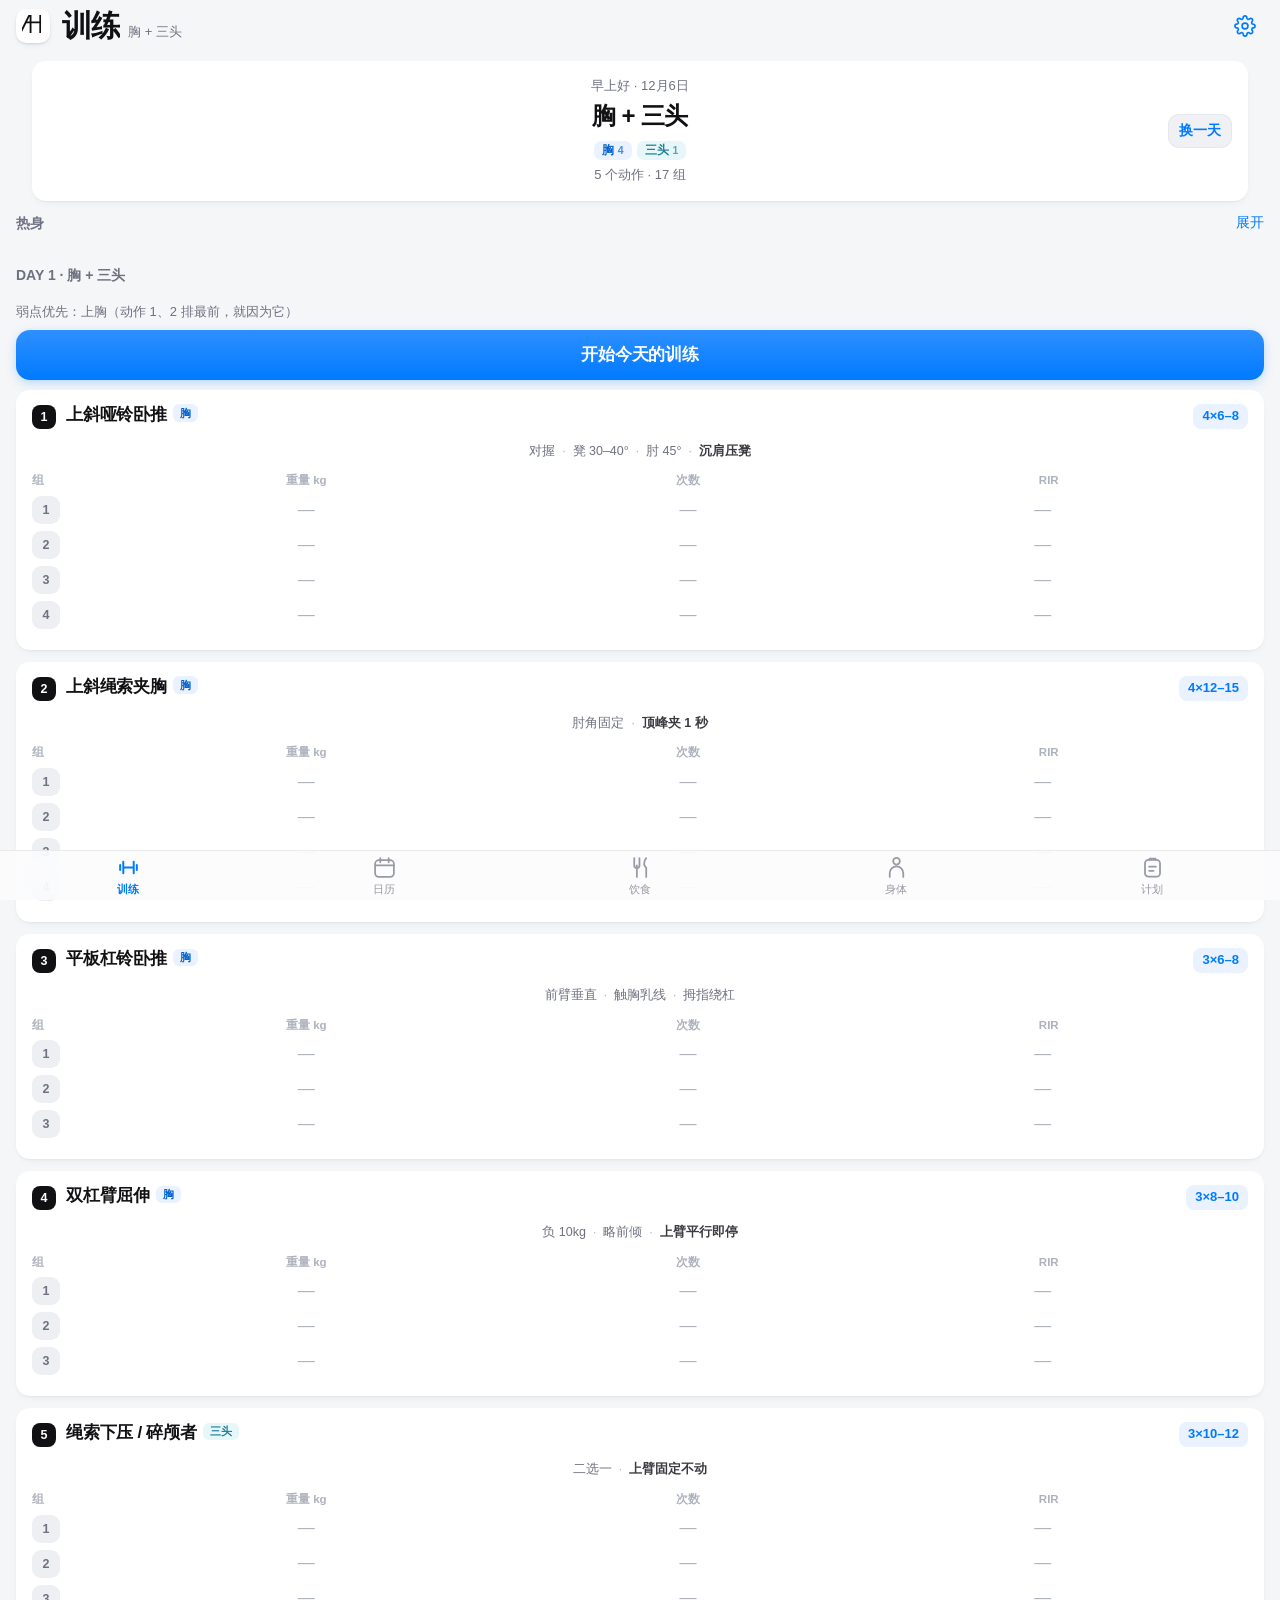
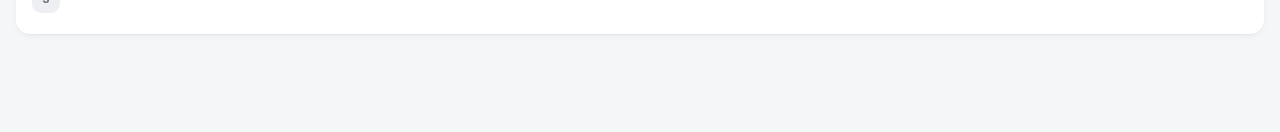
==== index.html @ 6867b547 "Add files via upload" ====
<!DOCTYPE html>
<html lang="zh-CN">
<head>
<meta charset="utf-8">
<meta name="viewport" content="width=device-width,initial-scale=1,viewport-fit=cover">
<title>健身</title>

<!-- PWA -->
<link rel="manifest" href="manifest.webmanifest">
<meta name="theme-color" content="#FFFFFF">
<meta name="apple-mobile-web-app-capable" content="yes">
<meta name="mobile-web-app-capable" content="yes">
<meta name="apple-mobile-web-app-status-bar-style" content="default">
<meta name="apple-mobile-web-app-title" content="健身">
<link rel="apple-touch-icon" sizes="180x180" href="icons/icon-180.png">
<link rel="icon" type="image/png" sizes="192x192" href="icons/icon-192.png">

<link rel="stylesheet" href="style.css">
</head>
<body>

<!-- AH 品牌标记 —— 只在这里写一次，顶栏和加载页都用 <use> 复用它。
     坐标是 App 版标识的原值（字高 360 / 笔画 34 / 轴距 180），三条互不重叠的路径。
     A 的顶点：斜线外缘一路斜到字顶 y=59（x=245.5），字顶一刀平切到竖线右缘 x=273。
     所以斜线是「到顶收平后就地变成那根竖线」，中间没有台阶、顶上也没有多余的一块。 -->
<svg width="0" height="0" style="position:absolute" aria-hidden="true" focusable="false">
  <symbol id="ahMark" viewBox="48.5 59 404.5 394">
    <path d="M245.5,59L273,59L273,453L239,453L239,148L86.5,453L48.5,453Z"/>
    <path d="M419,59h34v394h-34Z"/>
    <path d="M185.5,239H453V273H168.5Z"/>
  </symbol>
</svg>

<!-- 顶栏 -->
<header id="hdr">
  <div class="hdr-in">
    <div class="hdr-l">
      <span class="brand" aria-hidden="true"><svg viewBox="48.5 59 404.5 394"><use href="#ahMark" xlink:href="#ahMark"/></svg></span>
      <h1 id="hdrTitle">训练</h1>
      <div class="hdr-sub" id="hdrSub"></div>
    </div>
    <button class="hdr-btn" id="btnGear" aria-label="设置">
      <svg viewBox="0 0 24 24" width="22" height="22" fill="none" stroke="currentColor" stroke-width="1.8">
        <circle cx="12" cy="12" r="3.2"/>
        <path d="M19.4 15a1.65 1.65 0 0 0 .33 1.82l.06.06a2 2 0 1 1-2.83 2.83l-.06-.06a1.65 1.65 0 0 0-1.82-.33 1.65 1.65 0 0 0-1 1.51V21a2 2 0 1 1-4 0v-.09A1.65 1.65 0 0 0 9 19.4a1.65 1.65 0 0 0-1.82.33l-.06.06a2 2 0 1 1-2.83-2.83l.06-.06A1.65 1.65 0 0 0 4.6 15a1.65 1.65 0 0 0-1.51-1H3a2 2 0 1 1 0-4h.09A1.65 1.65 0 0 0 4.6 9a1.65 1.65 0 0 0-.33-1.82l-.06-.06a2 2 0 1 1 2.83-2.83l.06.06A1.65 1.65 0 0 0 9 4.6a1.65 1.65 0 0 0 1-1.51V3a2 2 0 1 1 4 0v.09a1.65 1.65 0 0 0 1 1.51 1.65 1.65 0 0 0 1.82-.33l.06-.06a2 2 0 1 1 2.83 2.83l-.06.06A1.65 1.65 0 0 0 19.4 9v.09a1.65 1.65 0 0 0 1.51 1H21a2 2 0 1 1 0 4h-.09a1.65 1.65 0 0 0-1.51 1z"/>
      </svg>
    </button>
  </div>
</header>

<!-- 主视图 -->
<main id="view">
  <div class="empty"><div class="ic"><svg class="ic-ah" viewBox="48.5 59 404.5 394" aria-hidden="true"><use href="#ahMark" xlink:href="#ahMark"/></svg></div><div class="t">正在加载…</div></div>
</main>

<!-- 休息倒计时浮条 -->
<div id="restBar" class="rest-bar" hidden>
  <div class="rest-fill" id="restFill"></div>
  <div class="rest-in">
    <span class="rest-t" id="restTime">1:30</span>
    <span class="rest-l" id="restLabel">组间休息</span>
    <button class="rest-btn" id="restPlus">+30s</button>
    <button class="rest-btn rest-x" id="restSkip">跳过</button>
  </div>
</div>

<!-- 底部标签栏 -->
<nav id="tabs"></nav>

<!-- 弹层 -->
<div id="sheetWrap" class="sheet-wrap" hidden>
  <div class="sheet-mask" id="sheetMask"></div>
  <div class="sheet" id="sheet">
    <div class="sheet-grip"></div>
    <div class="sheet-hd">
      <button class="sheet-act" id="sheetCancel">取消</button>
      <span class="sheet-title" id="sheetTitle"></span>
      <button class="sheet-act strong" id="sheetDone">完成</button>
    </div>
    <div class="sheet-body" id="sheetBody"></div>
  </div>
</div>

<!-- 轻提示 -->
<div id="toast" class="toast" hidden></div>

<!-- 图片查看 -->
<div id="lightbox" class="lightbox" hidden>
  <button class="lb-x" id="lbClose">✕</button>
  <img id="lbImg" alt="">
</div>

<script src="app.js"></script>
</body>
</html>
---- style.css ----
/* ============================================================
   健身 App —— iOS 风格设计系统
   白底 + 系统蓝，圆角卡片，毛玻璃，safe-area 适配
   ============================================================ */

:root{
  /* 颜色 —— 白卡 + 系统蓝。灰阶分成三层，白卡才「浮」得起来 */
  --bg:#F5F6F8;
  --card:#FFFFFF;
  --card2:#F4F5F8;
  --card3:#EDEFF3;
  --tx:#111114;
  --tx2:#6E7180;
  --tx3:#AEB2BE;
  --line:#E9EBF0;
  --line2:#F1F3F7;

  --blue:#007AFF;
  --blue-d:#0062CC;
  --blue-t:#EAF2FF;
  --green:#34C759;
  --green-d:#1E9E44;
  --green-t:#E9F9EE;
  --orange:#FF9500;
  --orange-t:#FFF4E6;
  --red:#FF3B30;
  --purple:#AF52DE;
  --teal:#5AC8FA;
  --fill:#7878801F;

  /* 尺寸 */
  --r:14px;
  --r-lg:18px;
  --gap:16px;
  --tabh:50px;

  --safe-t:env(safe-area-inset-top,0px);
  --safe-b:env(safe-area-inset-bottom,0px);
  --hdrh:52px;

  /* 阴影 —— 很轻，只负责把白卡从灰底上抬起来 */
  --sh-1:0 1px 2px rgba(18,24,40,.04), 0 4px 12px -6px rgba(18,24,40,.10);
  --sh-2:0 2px 6px rgba(18,24,40,.06), 0 14px 32px -12px rgba(18,24,40,.16);
  --sh-blue:0 3px 12px -2px rgba(0,122,255,.34);

  /* 部位色 —— 一个部位一个色相，训练页和计划页共用，靠颜色分辨不用读字 */
  --m-chest:#0062CC;    --m-chest-t:#EAF2FF;
  --m-back:#4340B8;     --m-back-t:#EEEDFC;
  --m-shoulder:#B26A00; --m-shoulder-t:#FFF4E6;
  --m-tri:#1D8199;      --m-tri-t:#E6F6F9;
  --m-bi:#8B3BAE;       --m-bi-t:#F7EDFC;
  --m-leg:#1E9E44;      --m-leg-t:#E9F9EE;
  --m-glute:#CC2043;    --m-glute-t:#FFEBF0;
  --m-core:#8A4B22;     --m-core-t:#F8EEE7;
}

*{box-sizing:border-box; -webkit-tap-highlight-color:transparent}
/* hidden 属性必须能压过下面的 display:flex —— 否则弹层/灯箱会一直盖在屏幕上 */
[hidden]{display:none !important}
html{-webkit-text-size-adjust:100%; background:var(--bg)}
body{
  margin:0; background:var(--bg); color:var(--tx);
  font:17px/1.45 -apple-system,BlinkMacSystemFont,"SF Pro Text","PingFang SC","Helvetica Neue","Microsoft YaHei",sans-serif;
  -webkit-font-smoothing:antialiased; -moz-osx-font-smoothing:grayscale;
  text-rendering:optimizeLegibility;
  padding-bottom:calc(var(--tabh) + var(--safe-b) + 24px);
  overscroll-behavior-y:none;
  transition:padding-bottom .2s;
}
/* 休息倒计时浮起来的时候，再让出它的高度，最后一组别被盖住 */
body.resting{padding-bottom:calc(var(--tabh) + var(--safe-b) + 78px)}
button,input,select,textarea{font-family:inherit; font-size:inherit; color:inherit}
button{border:none; background:none; padding:0; cursor:pointer}
a{color:var(--blue); text-decoration:none}
h1,h2,h3,h4,p{margin:0}

/* ---------------- 顶栏 ---------------- */
#hdr{
  position:sticky; top:0; z-index:60;
  padding-top:var(--safe-t);
  background:rgba(245,246,248,.78);
  -webkit-backdrop-filter:saturate(180%) blur(20px);
  backdrop-filter:saturate(180%) blur(20px);
  border-bottom:.5px solid transparent;
  transition:border-color .2s, background .2s;
}
#hdr.scrolled{border-bottom-color:var(--line); background:rgba(245,246,248,.92)}
.hdr-in{
  height:var(--hdrh); display:flex; align-items:center; gap:10px;
  padding:0 var(--gap);
}
.hdr-l{flex:1; min-width:0; display:flex; align-items:baseline; gap:8px}
#hdrTitle{
  font-size:17px; font-weight:650; letter-spacing:-.2px;
  transition:font-size .18s ease;
  white-space:nowrap; overflow:hidden; text-overflow:ellipsis;
}
#hdr:not(.scrolled) #hdrTitle{font-size:30px; font-weight:700; letter-spacing:-.9px}
.hdr-sub{
  font-size:13px; color:var(--tx2); white-space:nowrap;
  opacity:0; transition:opacity .18s;
}
#hdr.scrolled .hdr-sub{opacity:1}

/* AH 品牌标记 —— 顶栏左上角的小方块，就是主屏图标的缩小版：白底 + 墨黑标记。
   用内联矢量而不是图片，所以任何屏幕倍数下都不糊。
   宽高永远按标识本身的比例 404.5 : 394 给，绝不拉伸。 */
.brand{
  flex:none; align-self:center; margin-right:4px;
  width:34px; height:34px; border-radius:10px;
  display:flex; align-items:center; justify-content:center;
  background:#fff; color:var(--tx);
  box-shadow:0 1px 2px rgba(18,24,40,.10), 0 3px 8px -4px rgba(18,24,40,.16);
  transition:width .18s ease, height .18s ease, border-radius .18s ease;
}
.brand svg{
  width:21.8px; height:21.2px; fill:currentColor; display:block;
  transition:width .18s ease, height .18s ease;
}
/* 滚动后顶栏收窄，标记跟着缩一号，和标题一起变小 */
#hdr.scrolled .brand{width:26px; height:26px; border-radius:8px}
#hdr.scrolled .brand svg{width:16.7px; height:16.2px}

/* 加载页：沿用 App 现有的软底方块，只把里面的 emoji 换成品牌标记 */
.ic-ah{width:41px; height:40px; fill:currentColor; color:var(--tx); display:block}

.hdr-btn{
  width:38px; height:38px; border-radius:50%; flex:none;
  display:flex; align-items:center; justify-content:center;
  color:var(--blue); background:transparent;
  transition:background .15s, transform .12s;
}
.hdr-btn:active{background:var(--blue-t); transform:scale(.94)}

/* ---------------- 主视图 ---------------- */
#view{padding:8px 0 0}
.pad{padding:0 var(--gap)}
.sec{margin-bottom:24px}
.sec-t{
  font-size:14px; font-weight:600; color:var(--tx2);
  padding:0 var(--gap) 8px;
}
.sec-t .r{float:right; color:var(--blue); font-weight:500; font-size:13.5px}

/* ---------------- 卡片 / 列表 ---------------- */
.card{
  background:var(--card); border-radius:var(--r);
  margin:0 var(--gap); overflow:hidden;
  box-shadow:var(--sh-1);
}
.card + .card{margin-top:12px}
.card-pad{padding:15px var(--gap)}

.row{
  display:flex; align-items:center; gap:12px;
  padding:11px var(--gap); min-height:44px;
  position:relative;
}
.row + .row::before{
  content:""; position:absolute; left:var(--gap); right:0; top:0;
  height:.5px; background:var(--line);
}
.row:active{background:var(--line2)}
.row .rl{flex:1; min-width:0}
.row .rt{font-size:17px}
.row .rs{font-size:13px; color:var(--tx2); margin-top:1px}
.row .rv{color:var(--tx2); font-size:17px; flex:none}
.row .chev{color:var(--tx3); flex:none; margin-left:-4px}

/* ---------------- 标签栏 ---------------- */
#tabs{
  position:fixed; left:0; right:0; bottom:0; z-index:70;
  height:calc(var(--tabh) + var(--safe-b));
  padding-bottom:var(--safe-b);
  display:flex;
  background:rgba(252,252,253,.84);
  -webkit-backdrop-filter:saturate(180%) blur(22px);
  backdrop-filter:saturate(180%) blur(22px);
  border-top:.5px solid rgba(0,0,0,.07);
}
#tabs button{
  flex:1; display:flex; flex-direction:column; align-items:center; justify-content:center;
  gap:3px; color:#989AA4; font-size:10.5px; font-weight:500;
  transition:color .15s, transform .12s;
}
#tabs button svg{width:25px; height:25px; display:block; stroke-width:1.7}
#tabs button.on{color:var(--blue); font-weight:600}
#tabs button.on svg{stroke:var(--blue); stroke-width:1.9}
#tabs button:active{transform:scale(.92)}

/* ---------------- 动作卡（训练页） ---------------- */
.ex{
  background:var(--card); border-radius:var(--r);
  margin:0 var(--gap) 12px; overflow:hidden;
  box-shadow:var(--sh-1);
}
.ex.done{background:#FBFEFC}
.ex-hd{
  display:flex; align-items:flex-start; gap:10px;
  padding:14px var(--gap) 10px;
}
/* 动作序号是这张卡片的「小标题」，级别高于下面的组号。
   以前它和 .sn（组号）配色一模一样、只差 4px 大小，根本分不出主次。
   现在改成实底深色，和浅灰方块的组号一眼就能区分。 */
.ex-i{
  flex:none; width:24px; height:24px; border-radius:8px;
  background:var(--tx); color:#fff;
  font-size:12.5px; font-weight:700;
  display:flex; align-items:center; justify-content:center;
  margin-top:1px;
}
.ex.done .ex-i{background:var(--green); color:#fff; box-shadow:0 2px 6px -1px rgba(52,199,89,.5)}
.ex-nm{flex:1; min-width:0; font-size:17px; font-weight:650; letter-spacing:-.25px; line-height:1.3}
.ex-nm .pr{
  display:inline-block; vertical-align:2px; margin-left:6px;
  font-size:10px; font-weight:700; letter-spacing:.3px;
  color:#fff; background:var(--orange); padding:1.5px 6px; border-radius:5px;
  box-shadow:0 1px 4px -1px rgba(255,149,0,.6);
}
.ex-set{
  flex:none; font-size:13px; font-weight:600; color:var(--blue);
  background:var(--blue-t); padding:3px 9px; border-radius:8px;
  white-space:nowrap; font-variant-numeric:tabular-nums;
}
/* 动作要点：按「·」拆开，居中排一行。
   之前每点是带底色的方块，视觉太重把动作名都压住了，
   现在去掉底和描边只留文字，靠中间的「·」分隔，不会连成一片。 */
.cue-chips{
  display:flex; flex-wrap:wrap; justify-content:center; align-items:baseline;
  padding:4px var(--gap) 0;
}
.cue-chip{font-size:12.5px; line-height:1.4; color:var(--tx2)}
.cue-chip b{color:#3A3A40; font-weight:650}
.cue-dot{color:var(--tx3); font-size:12px; padding:0 7px}

/* 左缩进 = gap(16) + 编号(24) + 间距(10) = 50，和动作名对齐 */
.ex-last{
  font-size:12px; color:var(--tx2); padding:9px var(--gap) 0 50px;
  display:flex; align-items:center; justify-content:space-between; gap:8px;
}
/* flex:1 是必须的 —— 不写的话文字会按内容宽度顶出去，把右边按钮挤到第二行 */
.ex-last .el-main{flex:1 1 auto; min-width:0; overflow:hidden; text-overflow:ellipsis; white-space:nowrap}
.ex-last b{color:#3A3A40; font-weight:600}

/* 组输入表 */
.sets{width:100%; border-collapse:separate; border-spacing:0; margin-top:12px}
.sets th{
  font-size:11.5px; font-weight:600; color:var(--tx3);
  padding:0 0 7px; text-align:center;
}
.sets th:first-child{text-align:left; padding-left:var(--gap); width:54px}
.sets td{padding:0 4px 7px; text-align:center; vertical-align:middle}
.sets td:first-child{padding-left:var(--gap); text-align:left}
.sets td:last-child{padding-right:var(--gap)}
.sn{
  width:28px; height:28px; border-radius:9px; background:var(--card3);
  color:var(--tx2); font-size:12.5px; font-weight:700;
  display:inline-flex; align-items:center; justify-content:center;
  transition:background .15s, color .15s, transform .12s;
}
.sn:active{transform:scale(.9)}
.sn.warm{background:var(--orange-t); color:#B26A00}
.sn.on{background:var(--green); color:#fff; box-shadow:0 2px 7px -1px rgba(52,199,89,.55)}
/* 输入格：浅灰「凹槽」+ 内描边。底色要够深才看得出是个输入框 */
.cell{
  width:100%; height:40px; border-radius:10px; text-align:center;
  background:#EFF1F5; border:none;
  box-shadow:inset 0 0 0 1px rgba(17,17,20,.045);
  font-size:16.5px; font-weight:600; padding:0 2px;
  font-variant-numeric:tabular-nums;
  -webkit-appearance:none; appearance:none;
  transition:background .15s, box-shadow .15s;
}
.cell:focus{
  outline:none; background:#fff;
  box-shadow:inset 0 0 0 1.5px var(--blue), 0 0 0 3.5px rgba(0,122,255,.13);
}
.cell::placeholder{color:var(--tx3); font-weight:400; font-size:13px}
.cell.on{
  background:var(--green-t); color:var(--green-d);
  box-shadow:inset 0 0 0 1px rgba(52,199,89,.32);
}
.cell.rir{font-size:14.5px}

/* 快捷按钮：4 个等宽铺满一行，绝不断行。
   （「全部照上次」挪到上面的「上次」那行了，不占这里的位置。） */
.quick{
  display:grid; grid-template-columns:repeat(4,1fr); gap:7px;
  padding:4px var(--gap) 14px;
}
.qb{
  flex:none; height:34px; padding:0 11px; border-radius:11px;
  background:#EFF1F5; color:var(--blue);
  font-size:13.5px; font-weight:600; white-space:nowrap;
  box-shadow:inset 0 0 0 1px rgba(17,17,20,.045);
  transition:background .15s, transform .12s;
}
.quick .qb{
  width:auto; min-width:0; padding:0 4px; font-size:12.5px;
  overflow:hidden; text-overflow:ellipsis;
}
.qb:active{background:var(--card3); transform:scale(.96)}
.qb.gray{color:var(--tx2)}
/* 小号：弹层里的 ↑ ↓ ✕ 和「全部照上次」 */
.qb.mini{height:30px; padding:0 9px; font-size:12.5px; border-radius:9px}
.qb.mini:disabled{opacity:.32}
.qb.mini.danger{background:#FFEBEE; color:var(--red); box-shadow:inset 0 0 0 1px rgba(255,59,48,.2)}
/* 快捷记录按钮：等宽铺满一行，不要 3+1 那样掉一个下来 */
.qb-grid{display:grid; gap:8px}
.qb-grid.g4{grid-template-columns:repeat(4,1fr)}
.qb-grid.g3{grid-template-columns:repeat(3,1fr)}
.qb-grid .qb{width:auto; padding:0 4px; white-space:nowrap}

/* ---------------- 日历 ---------------- */
.cal-hd{
  display:flex; align-items:center; justify-content:space-between;
  padding:4px var(--gap) 12px;
}
.cal-m{font-size:20px; font-weight:700; letter-spacing:-.4px}
.cal-nav{display:flex; gap:4px}
.cal-nav button{
  width:34px; height:34px; border-radius:50%; color:var(--blue);
  font-size:17px; display:flex; align-items:center; justify-content:center;
}
.cal-nav button:active{background:var(--fill)}
.cal-nav button:disabled{color:var(--tx3)}
.cal{background:var(--card); border-radius:var(--r); margin:0 var(--gap); padding:12px 6px 8px; box-shadow:var(--sh-1)}
.cal-wk, .cal-grid{display:grid; grid-template-columns:repeat(7,1fr)}
.cal-wk div{
  text-align:center; font-size:11px; font-weight:600; color:var(--tx3);
  padding-bottom:8px;
}
.cal-d{
  aspect-ratio:1; display:flex; flex-direction:column;
  align-items:center; justify-content:center; gap:3px;
  font-size:15px; position:relative; z-index:0; border-radius:50%;
  transition:transform .12s;
}
.cal-d.pad{color:var(--tx3)}
.cal-d.today{color:var(--blue); font-weight:700}
.cal-d.sel{color:#fff; font-weight:700}
/* z-index:0 让 .cal-d 自成层叠上下文，蓝底才能垫在数字下面而不是盖住它 */
.cal-d.sel::before{
  content:""; position:absolute; inset:2px; border-radius:50%;
  background:var(--blue); box-shadow:var(--sh-blue);
  z-index:-1;
}
.cal-d .dot{
  width:5px; height:5px; border-radius:50%; background:var(--green);
  position:absolute; bottom:5px;
}
.cal-d.workout{font-weight:600}
.cal-d .dtag{
  position:absolute; bottom:3px; font-size:8px; font-weight:700;
  color:var(--green); letter-spacing:-.2px;
}
.cal-d.sel .dtag{color:rgba(255,255,255,.92)}

/* 热力图 */
.heat{padding:4px var(--gap) 8px}
.heat-row{display:flex; align-items:center; gap:8px; margin-bottom:9px}
.heat-lb{width:76px; flex:none; font-size:13px; color:#3A3A40; text-align:right; line-height:1.2}
.heat-bars{flex:1; display:flex; gap:3px; align-items:center; min-height:22px; flex-wrap:wrap}
.heat-b{
  width:11px; height:22px; border-radius:3.5px; background:var(--card3);
}
.heat-b.h1{background:#BBD9FF}
.heat-b.h2{background:#7FB6FF}
.heat-b.h3{background:var(--blue)}
.heat-n{font-size:12px; color:var(--tx2); flex:none; width:52px}
.heat-n b{color:var(--blue); font-weight:600}

/* ---------------- 图表 ---------------- */
.chart{margin:0 var(--gap); background:var(--card); border-radius:var(--r); padding:15px 8px 8px; box-shadow:var(--sh-1)}
.chart svg{display:block; width:100%; height:auto; overflow:visible}
.chart-t{font-size:15px; font-weight:600; padding:0 8px 10px}
.chart-t .v{color:var(--blue); font-weight:700; font-variant-numeric:tabular-nums}
.lg{display:flex; gap:14px; padding:2px 8px 8px; font-size:12px; color:var(--tx2)}
.lg i{display:inline-block; width:14px; height:3px; border-radius:2px; margin-right:5px; vertical-align:3px}

.stats{display:flex; margin:0 var(--gap); gap:10px}
.stat{
  flex:1; background:var(--card); border-radius:var(--r); padding:13px 10px 12px;
  text-align:center; box-shadow:var(--sh-1);
}
/* 数字用近黑，强调色留给真正需要突出的时候 */
.stat .v{font-size:23px; font-weight:700; letter-spacing:-.7px; color:var(--tx); font-variant-numeric:tabular-nums}
.stat .v small{font-size:12px; font-weight:600; color:var(--tx2); margin-left:2px; letter-spacing:0}
.stat .l{font-size:11.5px; color:var(--tx2); margin-top:3px}

/* ---------------- 饮食 ---------------- */
.ring-wrap{display:flex; align-items:center; justify-content:center; gap:26px; padding:18px 0 6px}
.ring{position:relative; width:104px; height:104px}
.ring svg{transform:rotate(-90deg)}
.ring .rv{
  position:absolute; inset:0; display:flex; flex-direction:column;
  align-items:center; justify-content:center;
}
.ring .rv b{font-size:23px; font-weight:700; letter-spacing:-.6px}
.ring .rv s{text-decoration:none; font-size:11px; color:var(--tx2); margin-top:1px}

/* ---------------- 照片 ---------------- */
.ph-grid{display:grid; grid-template-columns:repeat(3,1fr); gap:8px; padding:0 var(--gap)}
.ph{
  position:relative; aspect-ratio:3/4; border-radius:10px; overflow:hidden;
  background:var(--card2); display:flex; align-items:center; justify-content:center;
}
.ph img{width:100%; height:100%; object-fit:cover; display:block}
.ph .lb{
  position:absolute; left:5px; bottom:5px; font-size:10px; font-weight:600;
  color:#fff; background:rgba(0,0,0,.45); padding:1px 5px; border-radius:4px;
  -webkit-backdrop-filter:blur(4px); backdrop-filter:blur(4px);
}
.ph .del{
  position:absolute; right:4px; top:4px; width:24px; height:24px; border-radius:50%;
  background:rgba(0,0,0,.45); color:#fff; font-size:13px; line-height:1;
  display:flex; align-items:center; justify-content:center;
  -webkit-backdrop-filter:blur(4px); backdrop-filter:blur(4px);
}
.ph.add{
  border:none; background:var(--blue-t); color:var(--blue);
  font-size:28px; font-weight:400;
  box-shadow:inset 0 0 0 1.5px rgba(0,122,255,.22);
}
.ph-month{display:flex; align-items:baseline; gap:8px; padding:16px var(--gap) 8px}
.ph-month b{font-size:15px; font-weight:700}
.ph-month s{text-decoration:none; font-size:12px; color:var(--tx2)}

.cmp{display:flex; gap:8px; padding:0 var(--gap)}
.cmp > div{flex:1; text-align:center}
.cmp img{width:100%; border-radius:10px; display:block; background:var(--card2)}
.cmp .cb{font-size:12px; color:var(--tx2); margin-top:6px}

/* ---------------- 分段控件 ---------------- */
.seg{
  display:flex; background:var(--card3); border-radius:11px; padding:3px;
  margin:0 var(--gap) 16px;
}
.seg button{
  flex:1; height:34px; border-radius:9px; font-size:13.5px; font-weight:600;
  color:var(--tx2); transition:background .18s, color .18s, box-shadow .18s;
}
.seg button.on{background:#fff; color:var(--tx); box-shadow:var(--sh-1)}

/* ---------------- 底部弹层 ---------------- */
.sheet-wrap{position:fixed; inset:0; z-index:200}
.sheet-mask{
  position:absolute; inset:0; background:rgba(0,0,0,.4);
  opacity:0; transition:opacity .25s;
}
.sheet-wrap.on .sheet-mask{opacity:1}
.sheet{
  position:absolute; left:0; right:0; bottom:0;
  max-height:92vh; background:var(--bg);
  border-radius:22px 22px 0 0;
  display:flex; flex-direction:column;
  transform:translateY(101%);
  transition:transform .34s cubic-bezier(.32,.72,0,1);
  padding-bottom:var(--safe-b);
  box-shadow:0 -8px 40px rgba(18,24,40,.18);
}
.sheet-wrap.on .sheet{transform:translateY(0)}
.sheet-grip{
  width:38px; height:5px; border-radius:3px;
  background:rgba(17,17,20,.16);
  margin:9px auto 0; flex:none;
}
.sheet-hd{
  display:flex; align-items:center; gap:8px; padding:8px var(--gap) 10px; flex:none;
}
.sheet-title{flex:1; text-align:center; font-size:17px; font-weight:600}
.sheet-act{font-size:17px; color:var(--blue); padding:6px 2px}
.sheet-act.strong{font-weight:700}
.sheet-body{overflow-y:auto; -webkit-overflow-scrolling:touch; padding-bottom:20px}

/* ---------------- 表单 ---------------- */
.fld{display:flex; align-items:center; gap:12px; padding:11px var(--gap); min-height:44px; position:relative}
.fld + .fld::before{content:""; position:absolute; left:var(--gap); right:0; top:0; height:.5px; background:var(--line)}
.fld label{flex:1; font-size:17px}
.fld input, .fld select{
  flex:none; width:130px; text-align:right; border:none; background:transparent;
  font-size:17px; color:var(--tx2); -webkit-appearance:none; appearance:none;
}
.fld input:focus, .fld select:focus{outline:none; color:var(--blue)}
.fld input.num{width:74px; text-align:right; font-variant-numeric:tabular-nums}

/* ---------------- 按钮 ---------------- */
.btn{
  display:block; width:100%; height:50px; border-radius:var(--r);
  background:linear-gradient(180deg,#2E90FF,#007AFF); color:#fff;
  font-size:17px; font-weight:600; letter-spacing:-.2px;
  text-align:center; line-height:50px;
  box-shadow:var(--sh-blue);
  transition:transform .12s, box-shadow .15s, filter .15s;
}
.btn:active{transform:scale(.985); filter:brightness(.95); box-shadow:0 1px 5px -1px rgba(0,122,255,.4)}
.btn.sec{background:var(--card); color:var(--blue); box-shadow:var(--sh-1)}
.btn.gray{background:var(--card); color:var(--tx); box-shadow:var(--sh-1)}
.btn.danger{background:var(--card); color:var(--red); box-shadow:var(--sh-1)}
.btn.sm{height:42px; line-height:42px; font-size:15px; border-radius:12px}

/* iOS 开关 */
.sw{
  flex:none; width:51px; height:31px; border-radius:16px; background:var(--card3);
  position:relative; transition:background .22s;
}
.sw::after{
  content:""; position:absolute; top:2px; left:2px; width:27px; height:27px;
  border-radius:50%; background:#fff; box-shadow:0 2px 5px rgba(0,0,0,.2);
  transition:transform .2s;
}
.sw.on{background:var(--green)}
.sw.on::after{transform:translateX(20px)}

/* ---------------- 空状态 ---------------- */
.empty{text-align:center; padding:46px 32px; color:var(--tx2)}
/* 图标给个圆角「软底」，比一个大号淡 emoji 有质感 */
.empty .ic{
  width:68px; height:68px; border-radius:22px; margin:0 auto 14px;
  display:flex; align-items:center; justify-content:center;
  font-size:31px; line-height:1;
  background:linear-gradient(180deg,#F1F2F6,#E7E9EF);
  box-shadow:inset 0 0 0 1px rgba(17,17,20,.045);
}
.empty .t{font-size:16px; font-weight:650; color:var(--tx); margin-bottom:6px; letter-spacing:-.2px}
.empty .d{font-size:13.5px; line-height:1.6}

/* ---------------- 休息倒计时条 ---------------- */
.rest-bar{
  position:fixed; left:var(--gap); right:var(--gap); z-index:90;
  bottom:calc(var(--tabh) + var(--safe-b) + 12px);
  border-radius:14px; overflow:hidden;
  background:rgba(28,28,30,.94);
  -webkit-backdrop-filter:blur(20px); backdrop-filter:blur(20px);
  box-shadow:0 8px 30px rgba(0,0,0,.28);
}
.rest-fill{
  position:absolute; left:0; top:0; bottom:0; width:0;
  background:rgba(0,122,255,.45);
}
.rest-in{position:relative; display:flex; align-items:center; gap:9px; padding:11px 14px}
.rest-t{
  font-size:21px; font-weight:700; color:#fff; font-variant-numeric:tabular-nums;
  letter-spacing:-.5px; min-width:58px;
}
.rest-l{flex:1; font-size:13px; color:rgba(255,255,255,.6); white-space:nowrap; overflow:hidden; text-overflow:ellipsis}
.rest-btn{
  flex:none; height:30px; padding:0 12px; border-radius:15px;
  background:rgba(255,255,255,.16); color:#fff; font-size:13px; font-weight:600;
}
.rest-btn:active{background:rgba(255,255,255,.3)}
.rest-x{color:#FF8A80}

/* ---------------- 轻提示 ---------------- */
.toast{
  position:fixed; left:50%; transform:translateX(-50%);
  bottom:calc(var(--tabh) + var(--safe-b) + 78px);
  z-index:300; max-width:88vw;
  background:rgba(28,28,30,.94); color:#fff;
  -webkit-backdrop-filter:blur(20px); backdrop-filter:blur(20px);
  padding:11px 18px; border-radius:22px;
  font-size:14.5px; font-weight:500; text-align:center;
  box-shadow:0 6px 24px rgba(0,0,0,.25);
  animation:tin .22s ease;
}
@keyframes tin{from{opacity:0; transform:translate(-50%,8px)}to{opacity:1; transform:translate(-50%,0)}}
.toast.pr{background:linear-gradient(135deg,#FF9500,#FF6B00)}

/* ---------------- 图片查看 ---------------- */
.lightbox{
  position:fixed; inset:0; z-index:400; background:#000;
  display:flex; align-items:center; justify-content:center;
}
.lightbox img{max-width:100%; max-height:100%; object-fit:contain}
.lb-x{
  position:absolute; top:calc(var(--safe-t) + 12px); right:16px;
  width:38px; height:38px; border-radius:50%; color:#fff; font-size:19px;
  background:rgba(255,255,255,.16);
  display:flex; align-items:center; justify-content:center;
}

/* ---------------- 说明块 ---------------- */
.note{
  font-size:13px; color:var(--tx2); line-height:1.55;
  padding:8px var(--gap) 0;
}
.foot{font-size:12.5px; color:var(--tx3); text-align:center; padding:26px var(--gap) 8px; line-height:1.6}
.badge{
  display:inline-block; font-size:11px; font-weight:700; letter-spacing:.3px;
  padding:1.5px 7px; border-radius:6px; background:var(--blue-t); color:var(--blue);
}
.badge.g{background:var(--green-t); color:var(--green-d)}
.badge.o{background:var(--orange-t); color:#B26A00}

/* ---------------- 部位配色 ----------------
   一个部位一个色相，训练页 / 计划页 / 编辑弹层共用同一套。
   目的是「扫一眼就知道练哪儿」，不用去读灰字。 */
.badge.chest{background:var(--m-chest-t); color:var(--m-chest)}
.badge.back{background:var(--m-back-t); color:var(--m-back)}
.badge.shoulder{background:var(--m-shoulder-t); color:var(--m-shoulder)}
.badge.tri{background:var(--m-tri-t); color:var(--m-tri)}
.badge.bi{background:var(--m-bi-t); color:var(--m-bi)}
.badge.leg{background:var(--m-leg-t); color:var(--m-leg)}
.badge.glute{background:var(--m-glute-t); color:var(--m-glute)}
.badge.core{background:var(--m-core-t); color:var(--m-core)}

.mg-chips{display:flex; flex-wrap:wrap; gap:5px}
.mg-chip{
  display:inline-flex; align-items:center; gap:4px;
  font-size:11.5px; font-weight:700; line-height:1;
  padding:4px 8px; border-radius:7px;
  background:var(--card3); color:var(--tx2);
}
.mg-chip s{text-decoration:none; font-size:10.5px; font-weight:600; opacity:.7}
.mg-chip.sm{font-size:10.5px; padding:3px 6px; border-radius:6px; gap:0}
.mg-chip.chest{background:var(--m-chest-t); color:var(--m-chest)}
.mg-chip.back{background:var(--m-back-t); color:var(--m-back)}
.mg-chip.shoulder{background:var(--m-shoulder-t); color:var(--m-shoulder)}
.mg-chip.tri{background:var(--m-tri-t); color:var(--m-tri)}
.mg-chip.bi{background:var(--m-bi-t); color:var(--m-bi)}
.mg-chip.leg{background:var(--m-leg-t); color:var(--m-leg)}
.mg-chip.glute{background:var(--m-glute-t); color:var(--m-glute)}
.mg-chip.core{background:var(--m-core-t); color:var(--m-core)}

/* 计划页：同一部位的动作聚在一起，中间插一条部位小标题 */
.mg-sep{
  display:flex; align-items:center; gap:9px;
  font-size:11.5px; font-weight:700;
  padding:11px var(--gap) 4px; color:var(--tx2);
}
.mg-sep::after{content:""; flex:1; height:.5px; background:var(--line)}
.mg-sep.chest{color:var(--m-chest)}     .mg-sep.back{color:var(--m-back)}
.mg-sep.shoulder{color:var(--m-shoulder)}.mg-sep.tri{color:var(--m-tri)}
.mg-sep.bi{color:var(--m-bi)}           .mg-sep.leg{color:var(--m-leg)}
.mg-sep.glute{color:var(--m-glute)}     .mg-sep.core{color:var(--m-core)}

/* 列表行右侧的小字（比如「7 个动作 · 22 组」） */
.row .rh{flex:none; color:var(--tx2); font-size:12.5px; font-variant-numeric:tabular-nums}
/* 编辑弹层里那一行：左边文字 + 右边三个小按钮，间距收紧 */
.row.ed-row{gap:6px}

/* ---------------- 饮食：训练日 / 休息日 ---------------- */
.mode-chip{
  flex:none; display:inline-flex; align-items:center; justify-content:center;
  width:22px; height:22px; border-radius:7px; font-size:11px; font-weight:700;
}
.mode-chip.train{background:var(--blue-t); color:var(--blue)}
.mode-chip.rest{background:var(--card3); color:var(--tx2)}
.diet-eq{
  text-align:center; font-size:12.5px; color:var(--tx2);
  margin-top:14px; padding-top:12px; border-top:.5px solid var(--line);
}
.diet-eq b{color:var(--tx); font-weight:650; font-variant-numeric:tabular-nums}
.row .rv.meal-num{
  font-size:14px; display:flex; align-items:baseline; gap:4px;
  font-variant-numeric:tabular-nums;
}
.row .rv.meal-num .rv-t{font-size:11.5px; color:var(--tx3); text-decoration:none}
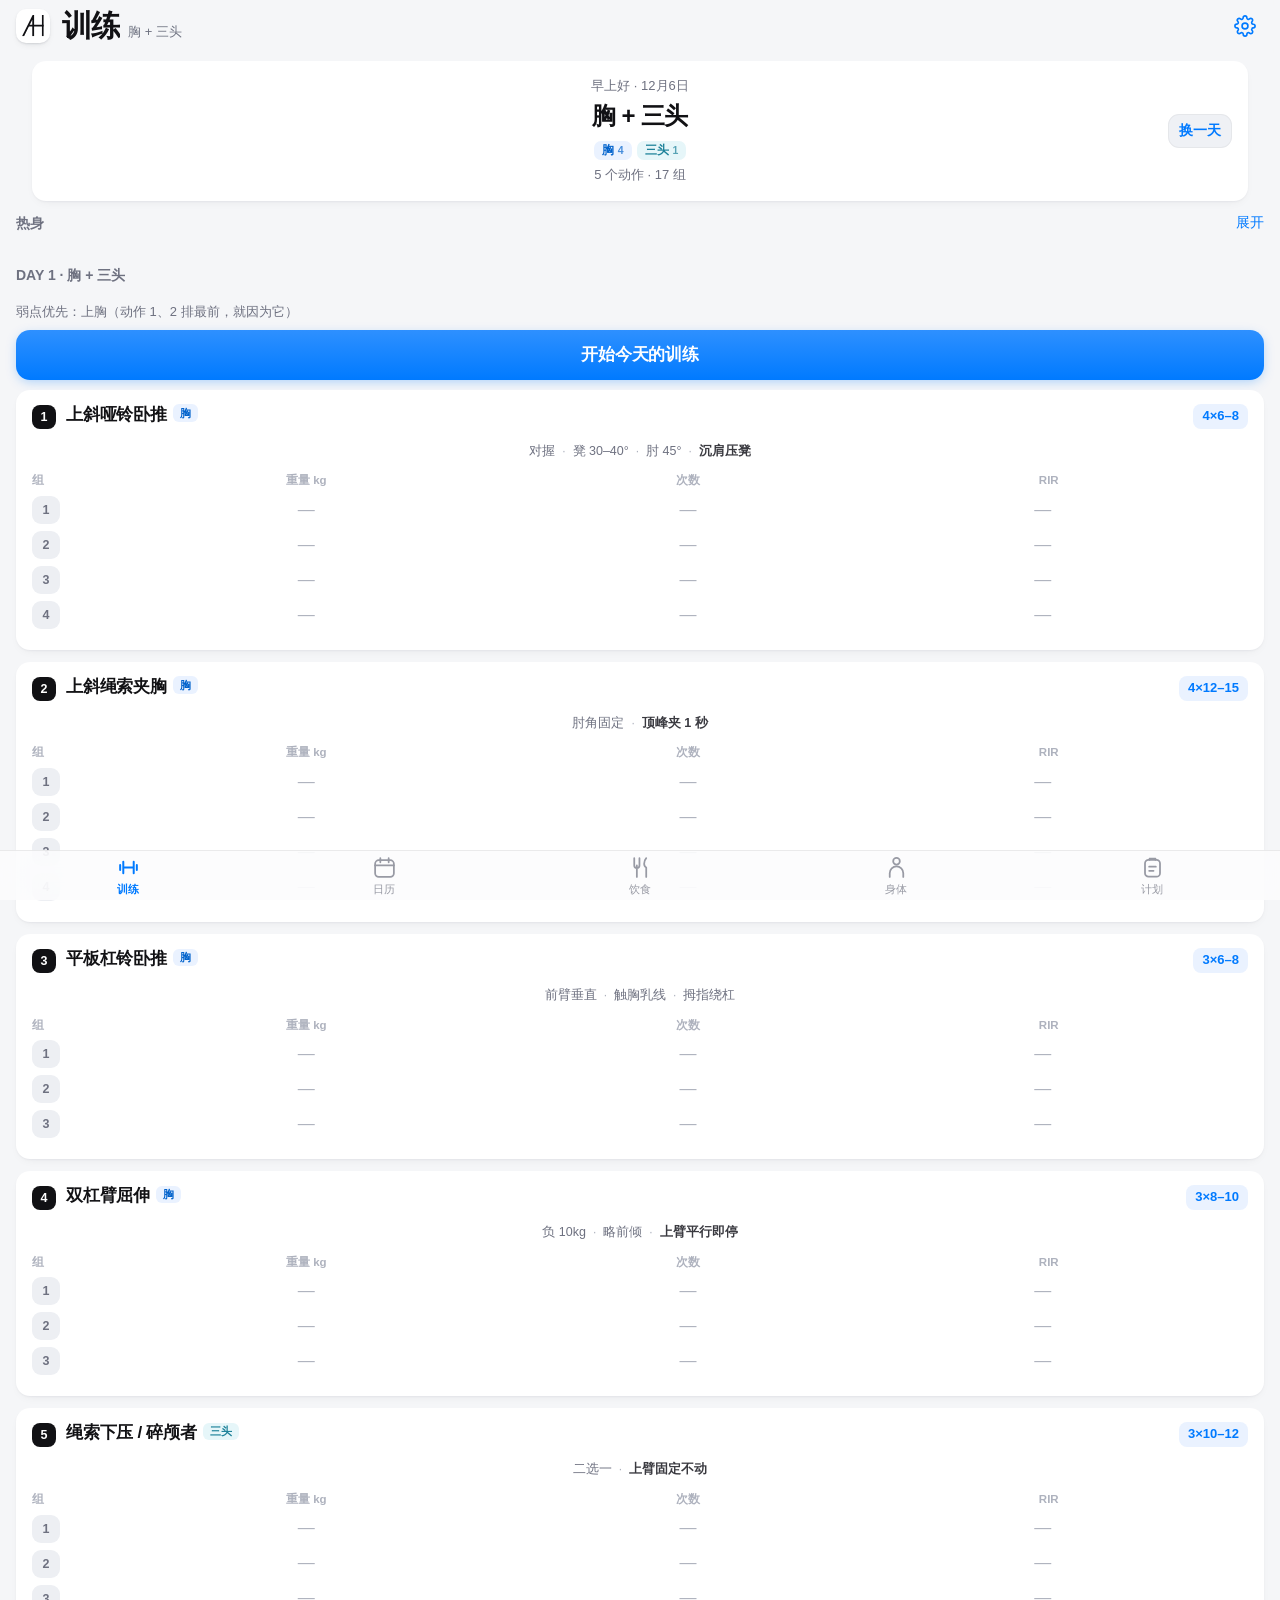
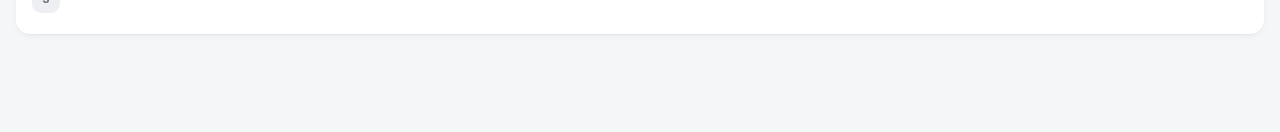
==== commit f003aa7b: "Add files via upload" ====
--- a/index.html
+++ b/index.html
@@ -35,7 +35,7 @@
 <header id="hdr">
   <div class="hdr-in">
     <div class="hdr-l">
-      <span class="brand" aria-hidden="true"><svg viewBox="48.5 59 404.5 394"><use href="#ahMark" xlink:href="#ahMark"/></svg></span>
+      <span class="brand" aria-hidden="true"><svg viewBox="48.5 59 404.5 394"><use href="#ahMark" xlink:href="#ahMark" x="48.5" y="59" width="404.5" height="394"/></svg></span>
       <h1 id="hdrTitle">训练</h1>
       <div class="hdr-sub" id="hdrSub"></div>
     </div>
@@ -50,7 +50,7 @@
 
 <!-- 主视图 -->
 <main id="view">
-  <div class="empty"><div class="ic"><svg class="ic-ah" viewBox="48.5 59 404.5 394" aria-hidden="true"><use href="#ahMark" xlink:href="#ahMark"/></svg></div><div class="t">正在加载…</div></div>
+  <div class="empty"><div class="ic"><svg class="ic-ah" viewBox="48.5 59 404.5 394" aria-hidden="true"><use href="#ahMark" xlink:href="#ahMark" x="48.5" y="59" width="404.5" height="394"/></svg></div><div class="t">正在加载…</div></div>
 </main>
 
 <!-- 休息倒计时浮条 -->
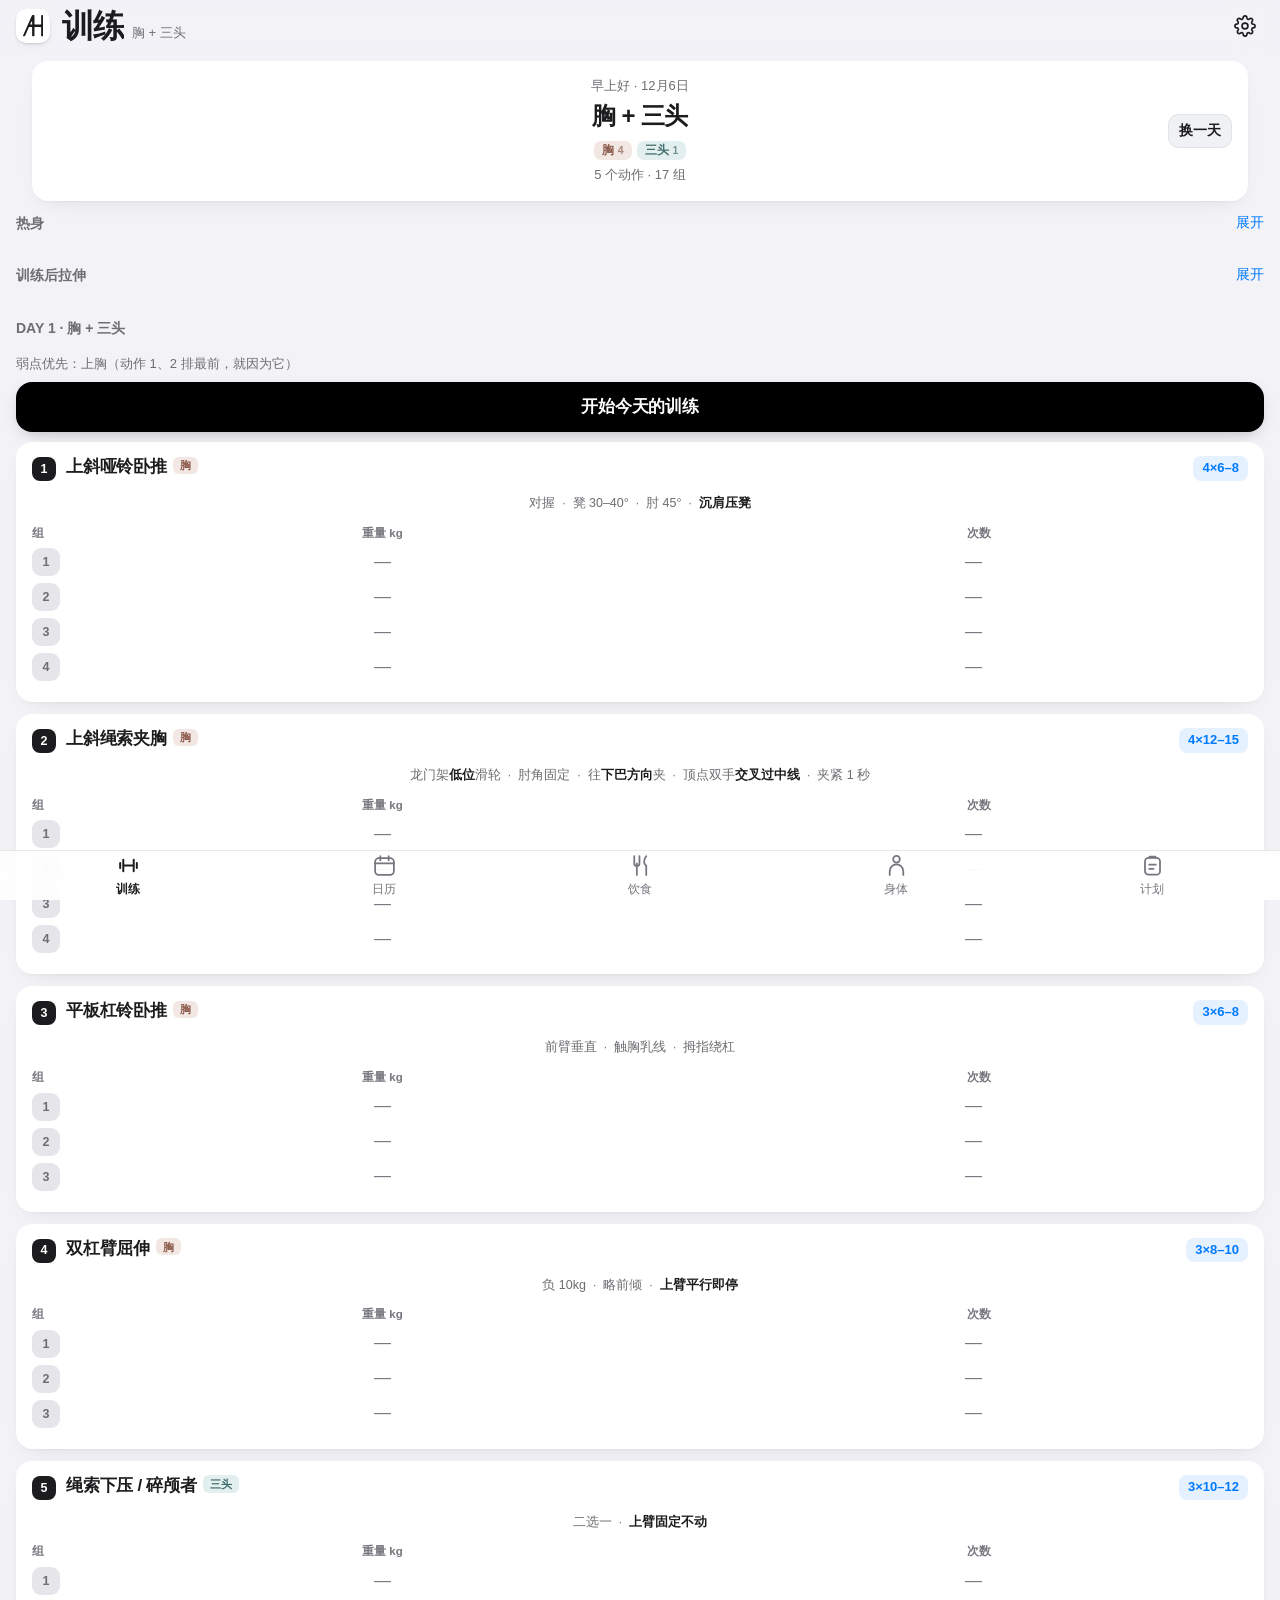
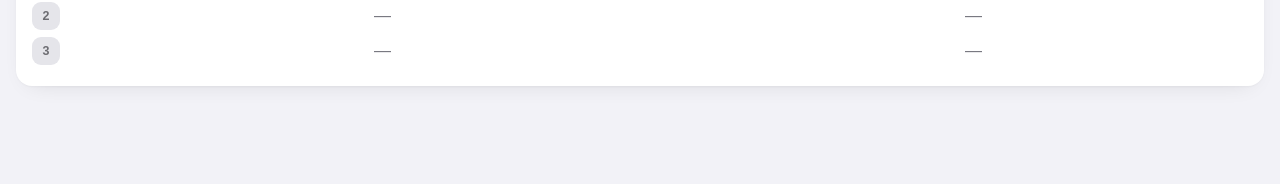
==== commit 116a6714: "Add files via upload" ====
--- a/index.html
+++ b/index.html
@@ -2,32 +2,48 @@
 <html lang="zh-CN">
 <head>
 <meta charset="utf-8">
-<meta name="viewport" content="width=device-width,initial-scale=1,viewport-fit=cover">
+<!-- user-scalable=no / maximum-scale=1：安卓和桌面 Chrome 靠这一行就够。
+     iOS 从 iOS 10 起会忽略它，所以还配了两条手势拦截（见 app.js 最后一段）。 -->
+<meta name="viewport" content="width=device-width,initial-scale=1,maximum-scale=1,user-scalable=no,viewport-fit=cover">
 <title>健身</title>
 
 <!-- PWA -->
 <link rel="manifest" href="manifest.webmanifest">
-<meta name="theme-color" content="#FFFFFF">
+<meta name="theme-color" content="#F2F2F7">
+<meta name="color-scheme" content="light dark">
 <meta name="apple-mobile-web-app-capable" content="yes">
 <meta name="mobile-web-app-capable" content="yes">
-<meta name="apple-mobile-web-app-status-bar-style" content="default">
+<meta id="iosStatusBar" name="apple-mobile-web-app-status-bar-style" content="default">
 <meta name="apple-mobile-web-app-title" content="健身">
 <link rel="apple-touch-icon" sizes="180x180" href="icons/icon-180.png">
 <link rel="icon" type="image/png" sizes="192x192" href="icons/icon-192.png">
+
+<!-- 外观：在样式表之前定好 light / dark，避免启动时白屏闪一下。
+     存的是「用户选的模式」（light / dark / auto），实际生效值写到 data-theme。 -->
+<script>
+(function(){
+  try{
+    var m = localStorage.getItem("ah_theme") || "auto";
+    var dark = m === "dark" || (m === "auto" && window.matchMedia && window.matchMedia("(prefers-color-scheme: dark)").matches);
+    document.documentElement.setAttribute("data-theme", dark ? "dark" : "light");
+    document.documentElement.setAttribute("data-theme-mode", m);
+    var sb = document.getElementById("iosStatusBar");
+    if (sb) sb.setAttribute("content", dark ? "black" : "default");
+  }catch(e){}
+})();
+</script>
 
 <link rel="stylesheet" href="style.css">
 </head>
 <body>
 
-<!-- AH 品牌标记 —— 只在这里写一次，顶栏和加载页都用 <use> 复用它。
-     坐标是 App 版标识的原值（字高 360 / 笔画 34 / 轴距 180），三条互不重叠的路径。
-     A 的顶点：斜线外缘一路斜到字顶 y=59（x=245.5），字顶一刀平切到竖线右缘 x=273。
-     所以斜线是「到顶收平后就地变成那根竖线」，中间没有台阶、顶上也没有多余的一块。 -->
+<!-- AH 母品牌标记 —— 只在这里写一次，顶栏和加载页都用 <use> 复用它。
+     按《AH 母品牌图标规范 v1.0》重建：628 × 659，圆角笔画，斜撑并入左柱，
+     单色（currentColor），不填靛蓝 / 绿色。路径取自母版 2509px 渲染的 50% 轮廓，
+     外轮廓 + A 的字怀（fill-rule:evenodd）。 -->
 <svg width="0" height="0" style="position:absolute" aria-hidden="true" focusable="false">
-  <symbol id="ahMark" viewBox="48.5 59 404.5 394">
-    <path d="M245.5,59L273,59L273,453L239,453L239,148L86.5,453L48.5,453Z"/>
-    <path d="M419,59h34v394h-34Z"/>
-    <path d="M185.5,239H453V273H168.5Z"/>
+  <symbol id="ahMark" viewBox="0 0 628 659">
+    <path fill-rule="evenodd" d="M294.0,0.0L328.0,0.0L334.0,2.0L345.0,10.0L350.0,18.0L352.0,25.0L352.0,277.0L355.0,284.0L361.0,290.0L367.0,293.0L541.0,293.0L551.0,287.0L556.0,277.0L557.0,22.0L561.0,13.0L566.0,7.0L580.0,0.0L604.0,0.0L611.0,2.0L618.0,8.0L620.0,8.0L627.0,19.0L628.0,636.0L623.0,647.0L611.0,657.0L604.0,659.0L580.0,659.0L574.0,657.0L564.0,650.0L558.0,640.0L556.0,633.0L556.0,382.0L551.0,372.0L541.0,366.0L367.0,366.0L361.0,369.0L355.0,375.0L352.0,382.0L352.0,633.0L347.0,646.0L338.0,655.0L328.0,659.0L300.0,658.0L291.0,653.0L281.0,640.0L279.0,630.0L279.0,380.0L276.0,374.0L265.0,366.0L192.0,366.0L182.0,372.0L182.0,374.0L178.0,378.0L175.0,388.0L151.0,439.0L148.0,449.0L128.0,491.0L125.0,501.0L121.0,507.0L121.0,510.0L117.0,516.0L117.0,519.0L113.0,525.0L113.0,528.0L109.0,534.0L109.0,537.0L105.0,543.0L102.0,553.0L98.0,559.0L98.0,562.0L94.0,568.0L94.0,571.0L90.0,577.0L90.0,580.0L86.0,586.0L86.0,589.0L82.0,595.0L82.0,598.0L78.0,604.0L78.0,607.0L75.0,611.0L75.0,614.0L71.0,620.0L71.0,623.0L67.0,629.0L61.0,645.0L51.0,655.0L40.0,659.0L16.0,659.0L7.0,655.0L1.0,647.0L0.0,632.0L3.0,624.0L7.0,618.0L7.0,615.0L19.0,591.0L22.0,581.0L42.0,539.0L45.0,529.0L49.0,523.0L49.0,520.0L53.0,514.0L64.0,486.0L84.0,444.0L87.0,434.0L107.0,392.0L110.0,382.0L126.0,349.0L129.0,339.0L149.0,297.0L152.0,287.0L172.0,245.0L175.0,235.0L191.0,202.0L194.0,192.0L214.0,150.0L217.0,140.0L237.0,98.0L237.0,95.0L256.0,55.0L256.0,52.0L271.0,21.0L271.0,18.0L280.0,6.0ZM262.0,200.0L254.0,206.0L248.0,222.0L244.0,228.0L244.0,231.0L241.0,235.0L241.0,238.0L230.0,260.0L230.0,263.0L223.0,276.0L223.0,283.0L225.0,288.0L232.0,293.0L271.0,293.0L278.0,288.0L280.0,283.0L280.0,211.0L276.0,203.0L274.0,203.0L273.0,201.0Z"/>
   </symbol>
 </svg>
 
@@ -35,7 +51,7 @@
 <header id="hdr">
   <div class="hdr-in">
     <div class="hdr-l">
-      <span class="brand" aria-hidden="true"><svg viewBox="48.5 59 404.5 394"><use href="#ahMark" xlink:href="#ahMark" x="48.5" y="59" width="404.5" height="394"/></svg></span>
+      <span class="brand" aria-hidden="true"><svg viewBox="0 0 628 659"><use href="#ahMark" xlink:href="#ahMark"/></svg></span>
       <h1 id="hdrTitle">训练</h1>
       <div class="hdr-sub" id="hdrSub"></div>
     </div>
@@ -50,7 +66,7 @@
 
 <!-- 主视图 -->
 <main id="view">
-  <div class="empty"><div class="ic"><svg class="ic-ah" viewBox="48.5 59 404.5 394" aria-hidden="true"><use href="#ahMark" xlink:href="#ahMark" x="48.5" y="59" width="404.5" height="394"/></svg></div><div class="t">正在加载…</div></div>
+  <div class="empty"><div class="ic"><svg class="ic-ah" viewBox="0 0 628 659" aria-hidden="true"><use href="#ahMark" xlink:href="#ahMark"/></svg></div><div class="t">正在加载…</div></div>
 </main>
 
 <!-- 休息倒计时浮条 -->
--- a/style.css
+++ b/style.css
@@ -4,33 +4,54 @@
    ============================================================ */
 
 :root{
-  /* 颜色 —— 白卡 + 系统蓝。灰阶分成三层，白卡才「浮」得起来 */
-  --bg:#F5F6F8;
+  /* 颜色 —— 白为主，黑/灰/荧光/蓝为辅。
+     荧光只做「当前 / 完成 / 主操作」的填充，蓝只做信息与数据。 */
+  --bg:#F2F2F7;
   --card:#FFFFFF;
-  --card2:#F4F5F8;
-  --card3:#EDEFF3;
-  --tx:#111114;
-  --tx2:#6E7180;
-  --tx3:#AEB2BE;
-  --line:#E9EBF0;
-  --line2:#F1F3F7;
+  --card2:#F2F2F7;
+  --card3:#E5E5EA;
+  --tx:#1C1C1E;
+  --tx2:#6D6D72;
+  --tx3:#76767E;
+  --line:rgba(60,60,67,.12);
+  --line2:rgba(60,60,67,.07);
+
+  --accent:#D8FF47;
+  --accent-d:#B8E62E;
+  --accent-fg:#0A0A0A;
+  --accent-soft:rgba(216,255,71,.16);
 
   --blue:#007AFF;
-  --blue-d:#0062CC;
-  --blue-t:#EAF2FF;
-  --green:#34C759;
+  --blue-d:#0063CC;
+  --blue-t:rgba(0,122,255,.10);
+  --green:#1E9E44;
   --green-d:#1E9E44;
-  --green-t:#E9F9EE;
-  --orange:#FF9500;
-  --orange-t:#FFF4E6;
-  --red:#FF3B30;
+  --green-t:rgba(52,199,89,.12);
+  --orange:#FF9F0A;
+  --orange-t:rgba(255,159,10,.12);
+  --orange-ink:#B26A00;
+  --red:#FF453A;
+  --red-t:rgba(255,69,58,.12);
   --purple:#AF52DE;
   --teal:#5AC8FA;
-  --fill:#7878801F;
+  --fill:rgba(118,118,128,.12);
+  --field-bg:#EFF1F5;
+  --field-line:rgba(17,17,20,.06);
+
+  /* 交互语义 */
+  --ring-track:#E5E5EA;
+  --cal-sel-bg:#000000;
+  --cal-sel-fg:#FFFFFF;
+  --focus-ring:#000000;
+  --btn-pri-bg:#000000;
+  --btn-pri-fg:#FFFFFF;
+  --btn-pri-sh:0 6px 18px -8px rgba(0,0,0,.35);
+  --sheet-bg:#F2F2F7;
+  --done-bg:#FBFEF7;
 
   /* 尺寸 */
-  --r:14px;
-  --r-lg:18px;
+  --r:16px;
+  --r-lg:20px;
   --gap:16px;
   --tabh:50px;
 
@@ -39,33 +60,88 @@
   --hdrh:52px;
 
   /* 阴影 —— 很轻，只负责把白卡从灰底上抬起来 */
-  --sh-1:0 1px 2px rgba(18,24,40,.04), 0 4px 12px -6px rgba(18,24,40,.10);
-  --sh-2:0 2px 6px rgba(18,24,40,.06), 0 14px 32px -12px rgba(18,24,40,.16);
-  --sh-blue:0 3px 12px -2px rgba(0,122,255,.34);
-
-  /* 部位色 —— 一个部位一个色相，训练页和计划页共用，靠颜色分辨不用读字 */
-  --m-chest:#0062CC;    --m-chest-t:#EAF2FF;
-  --m-back:#4340B8;     --m-back-t:#EEEDFC;
-  --m-shoulder:#B26A00; --m-shoulder-t:#FFF4E6;
-  --m-tri:#1D8199;      --m-tri-t:#E6F6F9;
-  --m-bi:#8B3BAE;       --m-bi-t:#F7EDFC;
-  --m-leg:#1E9E44;      --m-leg-t:#E9F9EE;
-  --m-glute:#CC2043;    --m-glute-t:#FFEBF0;
-  --m-core:#8A4B22;     --m-core-t:#F8EEE7;
+  --sh-1:0 1px 2px rgba(0,0,0,.03), 0 8px 24px -14px rgba(0,0,0,.16);
+  --sh-2:0 2px 6px rgba(0,0,0,.05), 0 16px 40px -18px rgba(0,0,0,.22);
+  --sh-blue:0 3px 12px -2px rgba(0,0,0,.18);
+
+  /* 部位色 —— 低饱和静态归类，不再用高饱和色抢动作信号 */
+  --m-chest:#8A5A4A;    --m-chest-t:#F2E7E3;
+  --m-back:#4A5F7A;     --m-back-t:#E6EBF2;
+  --m-shoulder:#7A6435; --m-shoulder-t:#F2EDE0;
+  --m-tri:#3F6B6B;      --m-tri-t:#E3EFEF;
+  --m-bi:#6B4A7A;       --m-bi-t:#EEE8F2;
+  --m-leg:#3F6B4A;      --m-leg-t:#E6F0E8;
+  --m-glute:#7A4A5A;    --m-glute-t:#F2E6EA;
+  --m-core:#6B5A45;     --m-core-t:#EFEAE3;
+}
+
+/* 深色 —— 训练 / 夜间共用。白卡换成 #1C1C1E，荧光保留为唯一动作信号，
+   蓝色提亮到系统深色 #0A84FF；黑底上的主按钮改用荧光，避免黑按钮消失。 */
+html[data-theme="dark"]{
+  --bg:#000000;
+  --card:#1C1C1E;
+  --card2:#2C2C2E;
+  --card3:#3A3A3C;
+  --tx:#FFFFFF;
+  --tx2:rgba(235,235,245,.72);
+  --tx3:rgba(235,235,245,.48);
+  --line:rgba(84,84,88,.55);
+  --line2:rgba(84,84,88,.32);
+
+  --blue:#0A84FF;
+  --blue-d:#0071E3;
+  --blue-t:rgba(10,132,255,.18);
+  --green:#30D158;
+  --green-d:#30D158;
+  --green-t:rgba(48,209,88,.16);
+  --orange:#FF9F0A;
+  --orange-t:rgba(255,159,10,.18);
+  --orange-ink:#FFB340;
+  --red:#FF453A;
+  --red-t:rgba(255,69,58,.18);
+  --fill:rgba(120,120,128,.32);
+  --field-bg:#2C2C2E;
+  --field-line:rgba(255,255,255,.10);
+
+  --ring-track:rgba(235,235,245,.18);
+  --cal-sel-bg:#FFFFFF;
+  --cal-sel-fg:#000000;
+  --focus-ring:#FFFFFF;
+  --btn-pri-bg:var(--accent);
+  --btn-pri-fg:#000000;
+  --btn-pri-sh:0 6px 18px -8px rgba(216,255,71,.36);
+  --sheet-bg:#1C1C1E;
+  --done-bg:rgba(216,255,71,.05);
+
+  --sh-1:0 1px 2px rgba(0,0,0,.30), 0 8px 24px -14px rgba(0,0,0,.50);
+  --sh-2:0 2px 6px rgba(0,0,0,.40), 0 18px 44px -20px rgba(0,0,0,.65);
+  --sh-blue:0 3px 12px -2px rgba(0,0,0,.45);
+
+  --m-chest:#D8B8AC;    --m-chest-t:rgba(216,184,172,.16);
+  --m-back:#A9BED6;     --m-back-t:rgba(169,190,214,.16);
+  --m-shoulder:#D6C596; --m-shoulder-t:rgba(214,197,150,.16);
+  --m-tri:#9CC7C7;      --m-tri-t:rgba(156,199,199,.16);
+  --m-bi:#C7AEDC;       --m-bi-t:rgba(199,174,220,.16);
+  --m-leg:#A6CDB2;      --m-leg-t:rgba(166,205,178,.16);
+  --m-glute:#D8AEBC;    --m-glute-t:rgba(216,174,188,.16);
+  --m-core:#CBB89A;     --m-core-t:rgba(203,184,154,.16);
 }
 
 *{box-sizing:border-box; -webkit-tap-highlight-color:transparent}
 /* hidden 属性必须能压过下面的 display:flex —— 否则弹层/灯箱会一直盖在屏幕上 */
 [hidden]{display:none !important}
-html{-webkit-text-size-adjust:100%; background:var(--bg)}
+/* touch-action:manipulation = 只干掉「双击缩放」，单指滚动照常。
+   这里千万不能写 none —— 那会把页面滚动一起杀掉。 */
+html{-webkit-text-size-adjust:100%; background:var(--bg); touch-action:manipulation; color-scheme:light}
+html[data-theme="dark"]{color-scheme:dark}
 body{
-  margin:0; background:var(--bg); color:var(--tx);
+  margin:0; background:var(--bg); color:var(--tx); touch-action:manipulation;
   font:17px/1.45 -apple-system,BlinkMacSystemFont,"SF Pro Text","PingFang SC","Helvetica Neue","Microsoft YaHei",sans-serif;
   -webkit-font-smoothing:antialiased; -moz-osx-font-smoothing:grayscale;
   text-rendering:optimizeLegibility;
   padding-bottom:calc(var(--tabh) + var(--safe-b) + 24px);
   overscroll-behavior-y:none;
-  transition:padding-bottom .2s;
+  transition:padding-bottom .2s, background-color .3s ease, color .3s ease;
 }
 /* 休息倒计时浮起来的时候，再让出它的高度，最后一组别被盖住 */
 body.resting{padding-bottom:calc(var(--tabh) + var(--safe-b) + 78px)}
@@ -78,13 +154,15 @@
 #hdr{
   position:sticky; top:0; z-index:60;
   padding-top:var(--safe-t);
-  background:rgba(245,246,248,.78);
+  background:rgba(242,242,247,.80);
   -webkit-backdrop-filter:saturate(180%) blur(20px);
   backdrop-filter:saturate(180%) blur(20px);
   border-bottom:.5px solid transparent;
-  transition:border-color .2s, background .2s;
-}
-#hdr.scrolled{border-bottom-color:var(--line); background:rgba(245,246,248,.92)}
+  transition:border-color .2s, background .3s ease;
+}
+#hdr.scrolled{border-bottom-color:var(--line); background:rgba(242,242,247,.94)}
+html[data-theme="dark"] #hdr{background:rgba(0,0,0,.74)}
+html[data-theme="dark"] #hdr.scrolled{background:rgba(0,0,0,.90)}
 .hdr-in{
   height:var(--hdrh); display:flex; align-items:center; gap:10px;
   padding:0 var(--gap);
@@ -95,42 +173,43 @@
   transition:font-size .18s ease;
   white-space:nowrap; overflow:hidden; text-overflow:ellipsis;
 }
-#hdr:not(.scrolled) #hdrTitle{font-size:30px; font-weight:700; letter-spacing:-.9px}
+#hdr:not(.scrolled) #hdrTitle{font-size:32px; font-weight:700; letter-spacing:-1.1px}
 .hdr-sub{
   font-size:13px; color:var(--tx2); white-space:nowrap;
   opacity:0; transition:opacity .18s;
 }
 #hdr.scrolled .hdr-sub{opacity:1}
 
-/* AH 品牌标记 —— 顶栏左上角的小方块，就是主屏图标的缩小版：白底 + 墨黑标记。
+/* AH 母品牌标记 —— 顶栏左上角的小方块，就是主屏图标的缩小版：白底 + 墨黑标记。
    用内联矢量而不是图片，所以任何屏幕倍数下都不糊。
-   宽高永远按标识本身的比例 404.5 : 394 给，绝不拉伸。 */
+   宽高按新标识本身的比例 628 : 659 给，绝不拉伸。 */
 .brand{
   flex:none; align-self:center; margin-right:4px;
   width:34px; height:34px; border-radius:10px;
   display:flex; align-items:center; justify-content:center;
   background:#fff; color:var(--tx);
-  box-shadow:0 1px 2px rgba(18,24,40,.10), 0 3px 8px -4px rgba(18,24,40,.16);
-  transition:width .18s ease, height .18s ease, border-radius .18s ease;
+  box-shadow:0 1px 2px rgba(0,0,0,.10), 0 3px 8px -4px rgba(0,0,0,.18);
+  transition:width .18s ease, height .18s ease, border-radius .18s ease, background .3s ease, color .3s ease;
 }
 .brand svg{
-  width:21.8px; height:21.2px; fill:currentColor; display:block;
+  width:20.5px; height:21.5px; fill:currentColor; display:block;
   transition:width .18s ease, height .18s ease;
 }
 /* 滚动后顶栏收窄，标记跟着缩一号，和标题一起变小 */
 #hdr.scrolled .brand{width:26px; height:26px; border-radius:8px}
-#hdr.scrolled .brand svg{width:16.7px; height:16.2px}
+#hdr.scrolled .brand svg{width:15.6px; height:16.4px}
+html[data-theme="dark"] .brand{background:rgba(235,235,245,.12); color:#fff; box-shadow:0 0 0 .5px rgba(255,255,255,.10)}
 
 /* 加载页：沿用 App 现有的软底方块，只把里面的 emoji 换成品牌标记 */
-.ic-ah{width:41px; height:40px; fill:currentColor; color:var(--tx); display:block}
+.ic-ah{width:38px; height:40px; fill:currentColor; color:var(--tx); display:block}
 
 .hdr-btn{
   width:38px; height:38px; border-radius:50%; flex:none;
   display:flex; align-items:center; justify-content:center;
-  color:var(--blue); background:transparent;
-  transition:background .15s, transform .12s;
-}
-.hdr-btn:active{background:var(--blue-t); transform:scale(.94)}
+  color:var(--tx); background:transparent;
+  transition:background .15s, transform .12s, color .3s ease;
+}
+.hdr-btn:active{background:var(--fill); transform:scale(.94)}
 
 /* ---------------- 主视图 ---------------- */
 #view{padding:8px 0 0}
@@ -173,28 +252,31 @@
   height:calc(var(--tabh) + var(--safe-b));
   padding-bottom:var(--safe-b);
   display:flex;
-  background:rgba(252,252,253,.84);
+  background:rgba(255,255,255,.86);
   -webkit-backdrop-filter:saturate(180%) blur(22px);
   backdrop-filter:saturate(180%) blur(22px);
-  border-top:.5px solid rgba(0,0,0,.07);
+  border-top:.5px solid var(--line);
+  transition:background .3s ease, border-color .3s ease;
 }
 #tabs button{
   flex:1; display:flex; flex-direction:column; align-items:center; justify-content:center;
-  gap:3px; color:#989AA4; font-size:10.5px; font-weight:500;
+  gap:3px; color:var(--tx3); font-size:12px; font-weight:500;
   transition:color .15s, transform .12s;
 }
 #tabs button svg{width:25px; height:25px; display:block; stroke-width:1.7}
-#tabs button.on{color:var(--blue); font-weight:600}
-#tabs button.on svg{stroke:var(--blue); stroke-width:1.9}
+#tabs button.on{color:var(--tx); font-weight:600}
+#tabs button.on svg{stroke:var(--tx); stroke-width:1.9}
 #tabs button:active{transform:scale(.92)}
+html[data-theme="dark"] #tabs{background:rgba(28,28,30,.76); border-top-color:var(--line)}
 
 /* ---------------- 动作卡（训练页） ---------------- */
 .ex{
   background:var(--card); border-radius:var(--r);
   margin:0 var(--gap) 12px; overflow:hidden;
   box-shadow:var(--sh-1);
-}
-.ex.done{background:#FBFEFC}
+  transition:background .3s ease;
+}
+.ex.done{background:var(--done-bg)}
 .ex-hd{
   display:flex; align-items:flex-start; gap:10px;
   padding:14px var(--gap) 10px;
@@ -204,18 +286,19 @@
    现在改成实底深色，和浅灰方块的组号一眼就能区分。 */
 .ex-i{
   flex:none; width:24px; height:24px; border-radius:8px;
-  background:var(--tx); color:#fff;
+  background:var(--tx); color:var(--card);
   font-size:12.5px; font-weight:700;
   display:flex; align-items:center; justify-content:center;
   margin-top:1px;
-}
-.ex.done .ex-i{background:var(--green); color:#fff; box-shadow:0 2px 6px -1px rgba(52,199,89,.5)}
+  transition:background .3s ease, color .3s ease;
+}
+.ex.done .ex-i{background:var(--accent); color:var(--accent-fg); box-shadow:0 2px 6px -1px rgba(216,255,71,.45)}
 .ex-nm{flex:1; min-width:0; font-size:17px; font-weight:650; letter-spacing:-.25px; line-height:1.3}
 .ex-nm .pr{
   display:inline-block; vertical-align:2px; margin-left:6px;
   font-size:10px; font-weight:700; letter-spacing:.3px;
-  color:#fff; background:var(--orange); padding:1.5px 6px; border-radius:5px;
-  box-shadow:0 1px 4px -1px rgba(255,149,0,.6);
+  color:var(--accent-fg); background:var(--accent); padding:1.5px 6px; border-radius:5px;
+  box-shadow:0 1px 4px -1px rgba(216,255,71,.5);
 }
 .ex-set{
   flex:none; font-size:13px; font-weight:600; color:var(--blue);
@@ -230,7 +313,7 @@
   padding:4px var(--gap) 0;
 }
 .cue-chip{font-size:12.5px; line-height:1.4; color:var(--tx2)}
-.cue-chip b{color:#3A3A40; font-weight:650}
+.cue-chip b{color:var(--tx); font-weight:650}
 .cue-dot{color:var(--tx3); font-size:12px; padding:0 7px}
 
 /* 左缩进 = gap(16) + 编号(24) + 间距(10) = 50，和动作名对齐 */
@@ -240,7 +323,7 @@
 }
 /* flex:1 是必须的 —— 不写的话文字会按内容宽度顶出去，把右边按钮挤到第二行 */
 .ex-last .el-main{flex:1 1 auto; min-width:0; overflow:hidden; text-overflow:ellipsis; white-space:nowrap}
-.ex-last b{color:#3A3A40; font-weight:600}
+.ex-last b{color:var(--tx); font-weight:600}
 
 /* 组输入表 */
 .sets{width:100%; border-collapse:separate; border-spacing:0; margin-top:12px}
@@ -256,29 +339,29 @@
   width:28px; height:28px; border-radius:9px; background:var(--card3);
   color:var(--tx2); font-size:12.5px; font-weight:700;
   display:inline-flex; align-items:center; justify-content:center;
-  transition:background .15s, color .15s, transform .12s;
+  transition:background .15s, color .15s, transform .12s, box-shadow .15s;
 }
 .sn:active{transform:scale(.9)}
-.sn.warm{background:var(--orange-t); color:#B26A00}
-.sn.on{background:var(--green); color:#fff; box-shadow:0 2px 7px -1px rgba(52,199,89,.55)}
+.sn.warm{background:var(--orange-t); color:var(--orange-ink)}
+.sn.on{background:var(--accent); color:var(--accent-fg); box-shadow:0 2px 7px -1px rgba(216,255,71,.5)}
 /* 输入格：浅灰「凹槽」+ 内描边。底色要够深才看得出是个输入框 */
 .cell{
   width:100%; height:40px; border-radius:10px; text-align:center;
-  background:#EFF1F5; border:none;
-  box-shadow:inset 0 0 0 1px rgba(17,17,20,.045);
+  background:var(--field-bg); border:none;
+  box-shadow:inset 0 0 0 1px var(--field-line);
   font-size:16.5px; font-weight:600; padding:0 2px;
   font-variant-numeric:tabular-nums;
   -webkit-appearance:none; appearance:none;
-  transition:background .15s, box-shadow .15s;
+  transition:background .15s, box-shadow .15s, color .3s ease;
 }
 .cell:focus{
-  outline:none; background:#fff;
-  box-shadow:inset 0 0 0 1.5px var(--blue), 0 0 0 3.5px rgba(0,122,255,.13);
+  outline:none; background:var(--card);
+  box-shadow:inset 0 0 0 1.5px var(--focus-ring), 0 0 0 3.5px rgba(118,118,128,.13);
 }
 .cell::placeholder{color:var(--tx3); font-weight:400; font-size:13px}
 .cell.on{
-  background:var(--green-t); color:var(--green-d);
-  box-shadow:inset 0 0 0 1px rgba(52,199,89,.32);
+  background:var(--accent-soft); color:var(--tx);
+  box-shadow:inset 0 0 0 1px rgba(216,255,71,.42);
 }
 .cell.rir{font-size:14.5px}
 
@@ -290,10 +373,10 @@
 }
 .qb{
   flex:none; height:34px; padding:0 11px; border-radius:11px;
-  background:#EFF1F5; color:var(--blue);
+  background:var(--field-bg); color:var(--tx);
   font-size:13.5px; font-weight:600; white-space:nowrap;
-  box-shadow:inset 0 0 0 1px rgba(17,17,20,.045);
-  transition:background .15s, transform .12s;
+  box-shadow:inset 0 0 0 1px var(--field-line);
+  transition:background .15s, transform .12s, color .3s ease;
 }
 .quick .qb{
   width:auto; min-width:0; padding:0 4px; font-size:12.5px;
@@ -304,7 +387,7 @@
 /* 小号：弹层里的 ↑ ↓ ✕ 和「全部照上次」 */
 .qb.mini{height:30px; padding:0 9px; font-size:12.5px; border-radius:9px}
 .qb.mini:disabled{opacity:.32}
-.qb.mini.danger{background:#FFEBEE; color:var(--red); box-shadow:inset 0 0 0 1px rgba(255,59,48,.2)}
+.qb.mini.danger{background:var(--red-t); color:var(--red); box-shadow:inset 0 0 0 1px rgba(255,69,58,.22)}
 /* 快捷记录按钮：等宽铺满一行，不要 3+1 那样掉一个下来 */
 .qb-grid{display:grid; gap:8px}
 .qb-grid.g4{grid-template-columns:repeat(4,1fr)}
@@ -319,12 +402,12 @@
 .cal-m{font-size:20px; font-weight:700; letter-spacing:-.4px}
 .cal-nav{display:flex; gap:4px}
 .cal-nav button{
-  width:34px; height:34px; border-radius:50%; color:var(--blue);
+  width:34px; height:34px; border-radius:50%; color:var(--tx);
   font-size:17px; display:flex; align-items:center; justify-content:center;
 }
 .cal-nav button:active{background:var(--fill)}
 .cal-nav button:disabled{color:var(--tx3)}
-.cal{background:var(--card); border-radius:var(--r); margin:0 var(--gap); padding:12px 6px 8px; box-shadow:var(--sh-1)}
+.cal{background:var(--card); border-radius:var(--r); margin:0 var(--gap); padding:12px 6px 8px; box-shadow:var(--sh-1); transition:background .3s ease}
 .cal-wk, .cal-grid{display:grid; grid-template-columns:repeat(7,1fr)}
 .cal-wk div{
   text-align:center; font-size:11px; font-weight:600; color:var(--tx3);
@@ -334,45 +417,57 @@
   aspect-ratio:1; display:flex; flex-direction:column;
   align-items:center; justify-content:center; gap:3px;
   font-size:15px; position:relative; z-index:0; border-radius:50%;
-  transition:transform .12s;
+  transition:transform .12s, color .3s ease, background .3s ease;
 }
 .cal-d.pad{color:var(--tx3)}
+/* 今天：蓝字 + 4px 小点，不再画外圈 */
 .cal-d.today{color:var(--blue); font-weight:700}
-.cal-d.sel{color:#fff; font-weight:700}
-/* z-index:0 让 .cal-d 自成层叠上下文，蓝底才能垫在数字下面而不是盖住它 */
+.cal-d.today::after{
+  content:""; position:absolute; left:50%; bottom:5px; transform:translateX(-50%);
+  width:4px; height:4px; border-radius:50%; background:var(--blue);
+}
+/* 选中：黑底白字（深色下反转为白底黑字），不再用荧光 */
+.cal-d.sel{color:var(--cal-sel-fg); font-weight:700}
+/* z-index:0 让 .cal-d 自成层叠上下文，底色才能垫在数字下面而不是盖住它 */
 .cal-d.sel::before{
   content:""; position:absolute; inset:2px; border-radius:50%;
-  background:var(--blue); box-shadow:var(--sh-blue);
+  background:var(--cal-sel-bg); box-shadow:0 2px 8px -2px rgba(0,0,0,.22);
   z-index:-1;
 }
-.cal-d .dot{
-  width:5px; height:5px; border-radius:50%; background:var(--green);
-  position:absolute; bottom:5px;
-}
+.cal-d.sel::after{display:none}
+/* 今天正好是选中日：黑底里保留一个蓝点，仍然认得出「今天」 */
+.cal-d.sel.today::after{display:block; background:var(--blue); width:3px; height:3px; bottom:4px}
+.cal-d .cdot{
+  position:absolute; left:50%; bottom:5px; transform:translateX(-50%);
+  width:4px; height:4px; border-radius:50%; background:var(--tx3);
+}
+.cal-d.today .cdot{background:var(--blue)}
+.cal-d.sel .cdot{display:none}
 .cal-d.workout{font-weight:600}
-.cal-d .dtag{
-  position:absolute; bottom:3px; font-size:8px; font-weight:700;
-  color:var(--green); letter-spacing:-.2px;
-}
-.cal-d.sel .dtag{color:rgba(255,255,255,.92)}
+/* 旧的 8px 部位文字标签已改用 4px 点，详情放到日期下方 */
+.cal-d .dtag{display:none}
 
 /* 热力图 */
 .heat{padding:4px var(--gap) 8px}
 .heat-row{display:flex; align-items:center; gap:8px; margin-bottom:9px}
-.heat-lb{width:76px; flex:none; font-size:13px; color:#3A3A40; text-align:right; line-height:1.2}
+.heat-lb{width:76px; flex:none; font-size:13px; color:var(--tx2); text-align:right; line-height:1.2}
 .heat-bars{flex:1; display:flex; gap:3px; align-items:center; min-height:22px; flex-wrap:wrap}
 .heat-b{
   width:11px; height:22px; border-radius:3.5px; background:var(--card3);
 }
-.heat-b.h1{background:#BBD9FF}
-.heat-b.h2{background:#7FB6FF}
+.heat-b.h1{background:rgba(0,122,255,.25)}
+.heat-b.h2{background:rgba(0,122,255,.52)}
 .heat-b.h3{background:var(--blue)}
 .heat-n{font-size:12px; color:var(--tx2); flex:none; width:52px}
 .heat-n b{color:var(--blue); font-weight:600}
+html[data-theme="dark"] .heat-b.h1{background:rgba(10,132,255,.30)}
+html[data-theme="dark"] .heat-b.h2{background:rgba(10,132,255,.58)}
 
 /* ---------------- 图表 ---------------- */
-.chart{margin:0 var(--gap); background:var(--card); border-radius:var(--r); padding:15px 8px 8px; box-shadow:var(--sh-1)}
+.chart{margin:0 var(--gap); background:var(--card); border-radius:var(--r); padding:15px 8px 8px; box-shadow:var(--sh-1); transition:background .3s ease}
 .chart svg{display:block; width:100%; height:auto; overflow:visible}
+.chart-grid{stroke:var(--line)}
+.chart-axis{fill:var(--tx3)}
 .chart-t{font-size:15px; font-weight:600; padding:0 8px 10px}
 .chart-t .v{color:var(--blue); font-weight:700; font-variant-numeric:tabular-nums}
 .lg{display:flex; gap:14px; padding:2px 8px 8px; font-size:12px; color:var(--tx2)}
@@ -392,11 +487,13 @@
 .ring-wrap{display:flex; align-items:center; justify-content:center; gap:26px; padding:18px 0 6px}
 .ring{position:relative; width:104px; height:104px}
 .ring svg{transform:rotate(-90deg)}
+.ring-track{stroke:var(--ring-track)}
+.ring-fill{transition:stroke .3s ease}
 .ring .rv{
   position:absolute; inset:0; display:flex; flex-direction:column;
   align-items:center; justify-content:center;
 }
-.ring .rv b{font-size:23px; font-weight:700; letter-spacing:-.6px}
+.ring .rv b{font-size:23px; font-weight:700; letter-spacing:-.6px; color:var(--tx)}
 .ring .rv s{text-decoration:none; font-size:11px; color:var(--tx2); margin-top:1px}
 
 /* ---------------- 照片 ---------------- */
@@ -435,12 +532,14 @@
 .seg{
   display:flex; background:var(--card3); border-radius:11px; padding:3px;
   margin:0 var(--gap) 16px;
+  transition:background .3s ease;
 }
 .seg button{
   flex:1; height:34px; border-radius:9px; font-size:13.5px; font-weight:600;
   color:var(--tx2); transition:background .18s, color .18s, box-shadow .18s;
 }
-.seg button.on{background:#fff; color:var(--tx); box-shadow:var(--sh-1)}
+.seg button.on{background:var(--card); color:var(--tx); box-shadow:0 1px 3px rgba(0,0,0,.12), 0 0 0 .5px rgba(0,0,0,.04)}
+html[data-theme="dark"] .seg button.on{background:#48484A; color:#fff; box-shadow:0 1px 3px rgba(0,0,0,.35)}
 
 /* ---------------- 底部弹层 ---------------- */
 .sheet-wrap{position:fixed; inset:0; z-index:200}
@@ -451,20 +550,28 @@
 .sheet-wrap.on .sheet-mask{opacity:1}
 .sheet{
   position:absolute; left:0; right:0; bottom:0;
-  max-height:92vh; background:var(--bg);
-  border-radius:22px 22px 0 0;
+  max-height:92vh; background:var(--sheet-bg);
+  border-radius:26px 26px 0 0;
   display:flex; flex-direction:column;
   transform:translateY(101%);
-  transition:transform .34s cubic-bezier(.32,.72,0,1);
+  transition:transform .34s cubic-bezier(.32,.72,0,1), background .3s ease;
   padding-bottom:var(--safe-b);
-  box-shadow:0 -8px 40px rgba(18,24,40,.18);
+  box-shadow:0 -8px 40px rgba(0,0,0,.18);
 }
 .sheet-wrap.on .sheet{transform:translateY(0)}
 .sheet-grip{
   width:38px; height:5px; border-radius:3px;
-  background:rgba(17,17,20,.16);
+  background:var(--tx3); opacity:.35;
   margin:9px auto 0; flex:none;
 }
+html[data-theme="dark"] .sheet{box-shadow:0 -8px 40px rgba(0,0,0,.55)}
+/* 深色弹层里，卡片要比弹层底色亮一级，否则整块糊在一起 */
+html[data-theme="dark"] .sheet .card,
+html[data-theme="dark"] .sheet .food,
+html[data-theme="dark"] .sheet .meal-total{background:#2C2C2E}
+html[data-theme="dark"] .sheet .btn.sec,
+html[data-theme="dark"] .sheet .btn.gray,
+html[data-theme="dark"] .sheet .btn.danger{background:#2C2C2E}
 .sheet-hd{
   display:flex; align-items:center; gap:8px; padding:8px var(--gap) 10px; flex:none;
 }
@@ -472,6 +579,13 @@
 .sheet-act{font-size:17px; color:var(--blue); padding:6px 2px}
 .sheet-act.strong{font-weight:700}
 .sheet-body{overflow-y:auto; -webkit-overflow-scrolling:touch; padding-bottom:20px}
+
+/* 设置里的外观选项 */
+.theme-opt .tick{
+  flex:none; width:20px; text-align:right;
+  color:var(--blue); font-size:17px; font-weight:700; opacity:0;
+}
+.theme-opt.sel .tick{opacity:1}
 
 /* ---------------- 表单 ---------------- */
 .fld{display:flex; align-items:center; gap:12px; padding:11px var(--gap); min-height:44px; position:relative}
@@ -487,16 +601,16 @@
 /* ---------------- 按钮 ---------------- */
 .btn{
   display:block; width:100%; height:50px; border-radius:var(--r);
-  background:linear-gradient(180deg,#2E90FF,#007AFF); color:#fff;
+  background:var(--btn-pri-bg); color:var(--btn-pri-fg);
   font-size:17px; font-weight:600; letter-spacing:-.2px;
   text-align:center; line-height:50px;
-  box-shadow:var(--sh-blue);
-  transition:transform .12s, box-shadow .15s, filter .15s;
-}
-.btn:active{transform:scale(.985); filter:brightness(.95); box-shadow:0 1px 5px -1px rgba(0,122,255,.4)}
-.btn.sec{background:var(--card); color:var(--blue); box-shadow:var(--sh-1)}
-.btn.gray{background:var(--card); color:var(--tx); box-shadow:var(--sh-1)}
-.btn.danger{background:var(--card); color:var(--red); box-shadow:var(--sh-1)}
+  box-shadow:var(--btn-pri-sh);
+  transition:transform .12s, box-shadow .15s, filter .15s, background .3s ease, color .3s ease;
+}
+.btn:active{transform:scale(.985); filter:brightness(.96)}
+.btn.sec{background:var(--card); color:var(--tx); box-shadow:var(--sh-1), inset 0 0 0 .5px var(--line)}
+.btn.gray{background:var(--card); color:var(--tx); box-shadow:var(--sh-1), inset 0 0 0 .5px var(--line)}
+.btn.danger{background:var(--card); color:var(--red); box-shadow:var(--sh-1), inset 0 0 0 .5px var(--line)}
 .btn.sm{height:42px; line-height:42px; font-size:15px; border-radius:12px}
 
 /* iOS 开关 */
@@ -509,7 +623,7 @@
   border-radius:50%; background:#fff; box-shadow:0 2px 5px rgba(0,0,0,.2);
   transition:transform .2s;
 }
-.sw.on{background:var(--green)}
+.sw.on{background:var(--accent)}
 .sw.on::after{transform:translateX(20px)}
 
 /* ---------------- 空状态 ---------------- */
@@ -519,8 +633,9 @@
   width:68px; height:68px; border-radius:22px; margin:0 auto 14px;
   display:flex; align-items:center; justify-content:center;
   font-size:31px; line-height:1;
-  background:linear-gradient(180deg,#F1F2F6,#E7E9EF);
-  box-shadow:inset 0 0 0 1px rgba(17,17,20,.045);
+  background:var(--card2);
+  box-shadow:inset 0 0 0 .5px var(--line);
+  transition:background .3s ease;
 }
 .empty .t{font-size:16px; font-weight:650; color:var(--tx); margin-bottom:6px; letter-spacing:-.2px}
 .empty .d{font-size:13.5px; line-height:1.6}
@@ -536,7 +651,7 @@
 }
 .rest-fill{
   position:absolute; left:0; top:0; bottom:0; width:0;
-  background:rgba(0,122,255,.45);
+  background:rgba(216,255,71,.38);
 }
 .rest-in{position:relative; display:flex; align-items:center; gap:9px; padding:11px 14px}
 .rest-t{
@@ -564,7 +679,10 @@
   animation:tin .22s ease;
 }
 @keyframes tin{from{opacity:0; transform:translate(-50%,8px)}to{opacity:1; transform:translate(-50%,0)}}
-.toast.pr{background:linear-gradient(135deg,#FF9500,#FF6B00)}
+.toast.pr{background:var(--accent); color:var(--accent-fg); font-weight:600}
+html[data-theme="dark"] .toast{background:rgba(250,250,252,.94); color:#1C1C1E}
+html[data-theme="dark"] .toast.pr{background:var(--accent); color:var(--accent-fg)}
+html[data-theme="dark"] .rest-bar{box-shadow:0 8px 30px rgba(0,0,0,.6), 0 0 0 .5px rgba(255,255,255,.10)}
 
 /* ---------------- 图片查看 ---------------- */
 .lightbox{
@@ -589,8 +707,8 @@
   display:inline-block; font-size:11px; font-weight:700; letter-spacing:.3px;
   padding:1.5px 7px; border-radius:6px; background:var(--blue-t); color:var(--blue);
 }
-.badge.g{background:var(--green-t); color:var(--green-d)}
-.badge.o{background:var(--orange-t); color:#B26A00}
+.badge.g{background:var(--blue-t); color:var(--blue)}
+.badge.o{background:var(--orange-t); color:var(--orange-ink)}
 
 /* ---------------- 部位配色 ----------------
    一个部位一个色相，训练页 / 计划页 / 编辑弹层共用同一套。
@@ -656,3 +774,102 @@
   font-variant-numeric:tabular-nums;
 }
 .row .rv.meal-num .rv-t{font-size:11.5px; color:var(--tx3); text-decoration:none}
+
+/* ============================================================
+   记一顿：托盘 · 常吃网格
+   ============================================================ */
+
+/* 「这一顿」托盘：一行 = 菜名 + − 份数 ＋ 删 */
+.row.tray-row{gap:6px}
+.qty-v{
+  flex:none; min-width:24px; text-align:center;
+  font-size:14px; color:var(--tx); font-variant-numeric:tabular-nums;
+}
+/* 点菜名能进去改数字，所以给个可点的手感 */
+.row .rl[data-mfe]:active{opacity:.55}
+
+/* 「常吃」网格：一格一道菜，点一下就进托盘 */
+.food-grid{display:grid; grid-template-columns:repeat(auto-fill,minmax(84px,1fr)); gap:8px}
+.food{
+  display:block; width:100%; border:0; cursor:pointer;
+  background:var(--card); color:var(--tx); box-shadow:var(--sh-1);
+  border-radius:13px; padding:10px 8px; min-height:50px;
+  font:inherit; font-size:14px; line-height:1.25; text-align:center;
+  white-space:nowrap; overflow:hidden; text-overflow:ellipsis;
+}
+.food:active{transform:scale(.96)}
+.food s{
+  display:block; margin-top:3px; text-decoration:none;
+  font-size:11.5px; color:var(--tx3); font-variant-numeric:tabular-nums;
+}
+.food.on{background:var(--blue-t); color:var(--blue); box-shadow:inset 0 0 0 1.5px var(--blue)}
+.food.on s{color:var(--blue)}
+
+/* 「管理常吃」模式：每个 chip 右上角挂个红叉，点进去能改数字 / 删掉。
+   .food 是 overflow:hidden，叉只能放在框里，挂到角上会被裁掉。
+   padding-right 是留给叉的位置，免得菜名钻到它底下。 */
+.food.mg{position:relative; padding-right:16px}
+.food-x{
+  position:absolute; top:3px; right:3px;
+  width:14px; height:14px; border-radius:50%;
+  background:var(--red); color:#fff;
+  font-size:9px; font-style:normal; font-weight:700;
+  line-height:14px; text-align:center; letter-spacing:0;
+}
+
+.cat-t{
+  font-size:12.5px; color:var(--tx3); font-weight:600;
+  margin:14px 0 8px; padding-left:2px;
+}
+
+/* 底部合计：吸在弹层下沿，滚到哪都看得见。
+   bottom:-20px 配上下内边距 20px，是为了盖住 .sheet-body 自己那 20px 底部留白 ——
+   不然滚动的内容会从合计条下面那条缝里露出来。 */
+.meal-total{
+  position:sticky; bottom:-20px; margin-top:16px;
+  padding:12px 0 20px; text-align:center; font-size:13.5px; color:var(--tx2);
+  font-variant-numeric:tabular-nums;
+  background:var(--card); border-top:.5px solid var(--line);
+}
+.meal-total b{color:var(--tx); font-size:16px; font-weight:650}
+
+/* 「早餐/午餐/晚餐」那一个小方块 */
+.meal-chip{
+  flex:none; display:inline-flex; align-items:center; justify-content:center;
+  width:22px; height:22px; border-radius:7px; font-size:11px; font-weight:700;
+  background:var(--blue-t); color:var(--blue);
+}
+
+/* ============================================================
+   饮食页底部的「每天怎么吃」速查卡
+   默认收起（只有一行），点开才渲染里面的内容。
+   纯文字排版，不参与任何计算。
+   ============================================================ */
+.dp-meal{padding:11px 0; border-bottom:1px solid var(--line)}
+.dp-meal:last-child{border-bottom:0; padding-bottom:2px}
+.dp-hd{display:flex; justify-content:space-between; align-items:baseline; gap:10px}
+.dp-hd b{font-size:15px; font-weight:650}
+.dp-hd s{text-decoration:none; font-size:13px; color:var(--tx2); font-variant-numeric:tabular-nums}
+.dp-it{font-size:13px; color:var(--tx2); line-height:1.65; margin-top:5px}
+.dp-sum{
+  font-size:12.5px; color:var(--tx3); line-height:1.65;
+  margin-top:12px; padding-top:10px; border-top:1px dashed var(--line);
+}
+.dp-t{font-size:13px; font-weight:700; color:var(--tx2); padding-bottom:4px}
+.dp-buy{
+  display:flex; flex-wrap:wrap; align-items:baseline; gap:8px;
+  padding:9px 0; border-bottom:1px solid var(--line);
+}
+.dp-buy:last-of-type{border-bottom:0}
+.dp-buy b{font-size:14px; font-weight:600}
+.dp-buy s{text-decoration:none; font-size:13px; font-weight:650; color:var(--blue); margin-left:auto; font-variant-numeric:tabular-nums}
+.dp-s{flex-basis:100%; font-size:12.5px; color:var(--tx3); line-height:1.7}
+.dp-s b{color:var(--tx2); font-weight:650}
+
+/* 饮食计划卡顶部的「今天练 / 今天休息 · 目标多少 kcal」 */
+.dp-day{
+  font-size:13.5px; color:var(--tx2); line-height:1.7;
+  padding:0 0 11px; margin-bottom:2px; border-bottom:1px solid var(--line);
+}
+.dp-day > b{font-size:15px; font-weight:700; color:var(--tx)}
+.dp-day .dp-s{margin-top:5px}
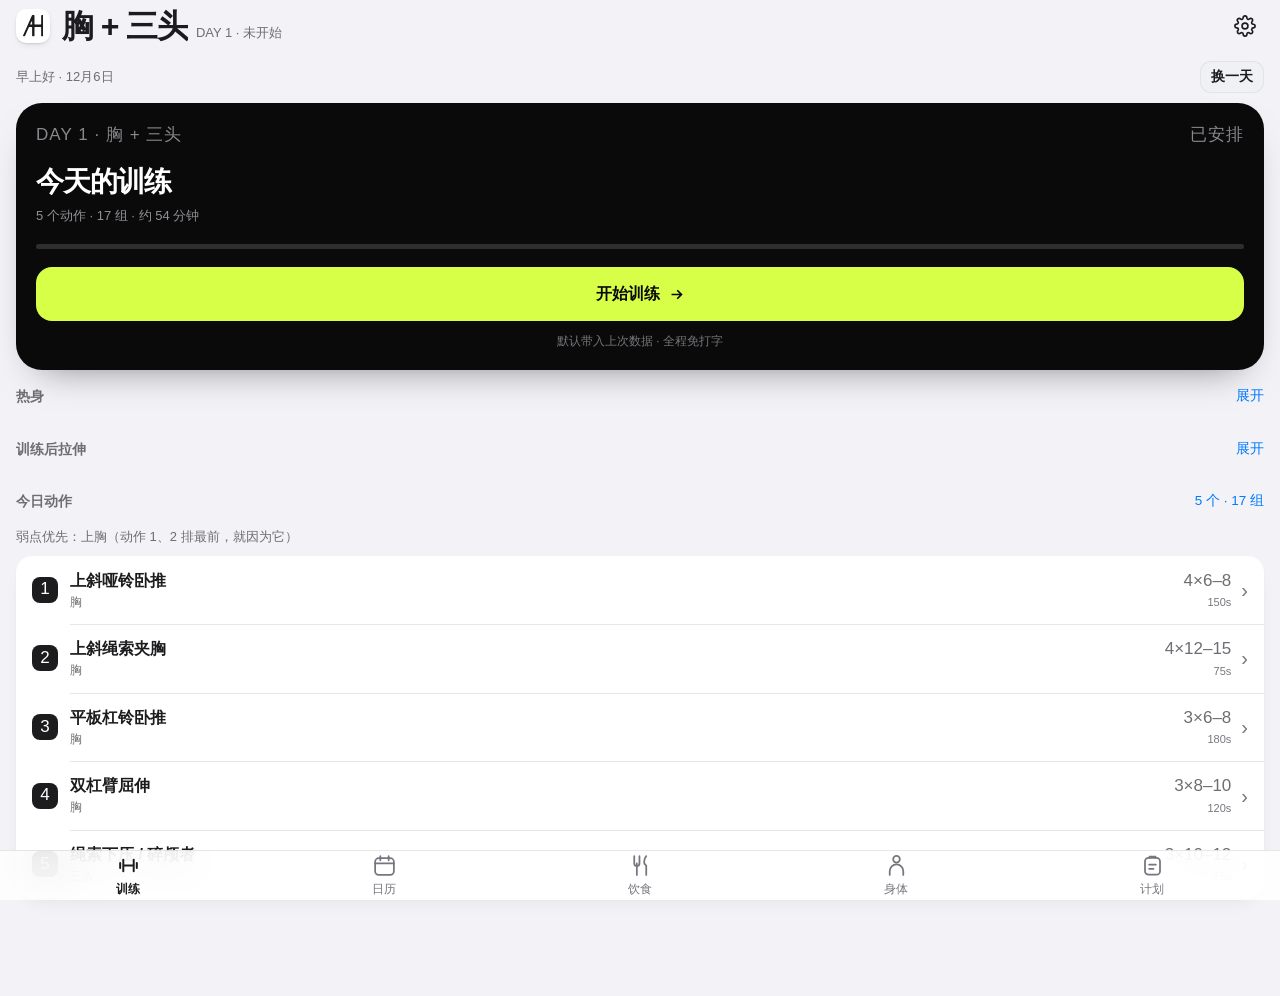
==== commit 896f4244: "Add files via upload" ====
--- a/index.html
+++ b/index.html
@@ -15,8 +15,8 @@
 <meta name="mobile-web-app-capable" content="yes">
 <meta id="iosStatusBar" name="apple-mobile-web-app-status-bar-style" content="default">
 <meta name="apple-mobile-web-app-title" content="健身">
-<link rel="apple-touch-icon" sizes="180x180" href="icons/icon-180.png">
-<link rel="icon" type="image/png" sizes="192x192" href="icons/icon-192.png">
+<link rel="apple-touch-icon" sizes="180x180" href="icons/icon-180.png?v=13">
+<link rel="icon" type="image/png" sizes="192x192" href="icons/icon-192.png?v=13">
 
 <!-- 外观：在样式表之前定好 light / dark，避免启动时白屏闪一下。
      存的是「用户选的模式」（light / dark / auto），实际生效值写到 data-theme。 -->
@@ -80,6 +80,9 @@
   </div>
 </div>
 
+<!-- 全屏专注 / 休息 / 锁屏预览。盖住顶栏和标签栏，退出后回到训练表格。 -->
+<div id="focusRoot" class="focus-wrap" hidden></div>
+
 <!-- 底部标签栏 -->
 <nav id="tabs"></nav>
 
--- a/style.css
+++ b/style.css
@@ -42,6 +42,8 @@
   --ring-track:#E5E5EA;
   --cal-sel-bg:#000000;
   --cal-sel-fg:#FFFFFF;
+  --cal-today-bg:var(--accent);
+  --cal-today-fg:var(--accent-fg);
   --focus-ring:#000000;
   --btn-pri-bg:#000000;
   --btn-pri-fg:#FFFFFF;
@@ -106,6 +108,8 @@
   --ring-track:rgba(235,235,245,.18);
   --cal-sel-bg:#FFFFFF;
   --cal-sel-fg:#000000;
+  --cal-today-bg:var(--blue);
+  --cal-today-fg:#FFFFFF;
   --focus-ring:#FFFFFF;
   --btn-pri-bg:var(--accent);
   --btn-pri-fg:#000000;
@@ -420,28 +424,22 @@
   transition:transform .12s, color .3s ease, background .3s ease;
 }
 .cal-d.pad{color:var(--tx3)}
-/* 今天：蓝字 + 4px 小点，不再画外圈 */
-.cal-d.today{color:var(--blue); font-weight:700}
-.cal-d.today::after{
-  content:""; position:absolute; left:50%; bottom:5px; transform:translateX(-50%);
-  width:4px; height:4px; border-radius:50%; background:var(--blue);
-}
-/* 选中：黑底白字（深色下反转为白底黑字），不再用荧光 */
-.cal-d.sel{color:var(--cal-sel-fg); font-weight:700}
-/* z-index:0 让 .cal-d 自成层叠上下文，底色才能垫在数字下面而不是盖住它 */
-.cal-d.sel::before{
-  content:""; position:absolute; inset:2px; border-radius:50%;
-  background:var(--cal-sel-bg); box-shadow:0 2px 8px -2px rgba(0,0,0,.22);
-  z-index:-1;
-}
-.cal-d.sel::after{display:none}
-/* 今天正好是选中日：黑底里保留一个蓝点，仍然认得出「今天」 */
-.cal-d.sel.today::after{display:block; background:var(--blue); width:3px; height:3px; bottom:4px}
+/* 选中：浅色黑底白字 / 深色白底黑字 */
+.cal-d.sel{
+  background:var(--cal-sel-bg); color:var(--cal-sel-fg); font-weight:700;
+  box-shadow:0 2px 8px -2px rgba(0,0,0,.22);
+}
+/* 今天：浅色荧光底黑字 / 深色蓝底白字；今天同时被选中时，今天底色优先 */
+.cal-d.today{
+  background:var(--cal-today-bg); color:var(--cal-today-fg); font-weight:700;
+  box-shadow:0 2px 8px -2px rgba(0,0,0,.18);
+}
+.cal-d.today::after{display:none}
+.cal-d.today .cdot{display:none}
 .cal-d .cdot{
   position:absolute; left:50%; bottom:5px; transform:translateX(-50%);
   width:4px; height:4px; border-radius:50%; background:var(--tx3);
 }
-.cal-d.today .cdot{background:var(--blue)}
 .cal-d.sel .cdot{display:none}
 .cal-d.workout{font-weight:600}
 /* 旧的 8px 部位文字标签已改用 4px 点，详情放到日期下方 */
@@ -873,3 +871,327 @@
 }
 .dp-day > b{font-size:15px; font-weight:700; color:var(--tx)}
 .dp-day .dp-s{margin-top:5px}
+
+/* ============================================================
+   训练首页：黑色主卡 + 白色清单
+   ============================================================ */
+.train-topline{
+  display:flex; justify-content:space-between; align-items:center; gap:10px;
+  padding:0 var(--gap) 10px; font-size:13px; color:var(--tx2);
+}
+.train-topline .tt-date{font-variant-numeric:tabular-nums}
+.train-hero{
+  margin:0 var(--gap) 16px; padding:20px;
+  background:#0A0A0A; color:#fff; border-radius:26px;
+  box-shadow:0 18px 40px -24px rgba(0,0,0,.55);
+  position:relative; overflow:hidden;
+}
+.train-hero .th-top{
+  display:flex; justify-content:space-between; align-items:center; gap:10px;
+  font:500 11px var(--fm); letter-spacing:.06em; color:rgba(235,235,245,.56);
+  font-variant-numeric:tabular-nums;
+}
+.train-hero h2{
+  font-size:28px; font-weight:700; letter-spacing:-.035em;
+  color:#fff; margin-top:14px;
+}
+.train-hero .th-meta{font-size:13px; color:rgba(235,235,245,.6); margin-top:5px}
+.train-hero .th-bar{
+  height:5px; border-radius:100px; overflow:hidden;
+  background:rgba(235,235,245,.16); margin-top:18px;
+}
+.train-hero .th-bar i{display:block; height:100%; border-radius:100px; background:var(--accent)}
+.train-hero .th-btn{
+  width:100%; height:54px; margin-top:18px; border-radius:16px;
+  background:var(--accent); color:var(--accent-fg);
+  font-size:16px; font-weight:700; display:flex; align-items:center; justify-content:center; gap:8px;
+  transition:transform .12s, opacity .12s;
+}
+.train-hero .th-btn:active{transform:scale(.985); opacity:.9}
+.train-hero .th-btn svg{width:17px; height:17px}
+.train-hero .th-btn.ghost{background:rgba(235,235,245,.14); color:#fff}
+.train-hero .th-sub{
+  display:flex; justify-content:center; gap:16px; margin-top:12px;
+  font-size:12px; color:rgba(235,235,245,.48);
+}
+.train-hero .th-sub button{color:rgba(255,255,255,.76); font-weight:600}
+html[data-theme="dark"] .train-hero{
+  background:#1C1C1E;
+  box-shadow:0 0 0 .5px rgba(255,255,255,.10), 0 18px 40px -24px rgba(0,0,0,.8);
+}
+
+.train-list{
+  margin:0 var(--gap); background:var(--card); border-radius:var(--r);
+  box-shadow:var(--sh-1); overflow:hidden; transition:background .3s ease;
+}
+.train-list .tl-row{
+  display:flex; align-items:center; gap:12px; padding:13px var(--gap);
+  min-height:58px; position:relative;
+}
+.train-list .tl-row + .tl-row::before{
+  content:""; position:absolute; left:54px; right:0; top:0; height:.5px; background:var(--line);
+}
+.train-list .tl-row:active{background:var(--line2)}
+.tl-n{
+  flex:none; width:26px; height:26px; border-radius:8px;
+  background:var(--tx); color:var(--card); display:grid; place-items:center;
+  font:700 11px var(--fm);
+}
+.tl-i{flex:1; min-width:0}
+.tl-i b{display:block; font-size:16px; font-weight:600; white-space:nowrap; overflow:hidden; text-overflow:ellipsis}
+.tl-i small{display:block; font-size:12px; color:var(--tx2); margin-top:2px}
+.tl-r{flex:none; text-align:right; font:600 13px var(--fm); color:var(--tx2); white-space:nowrap; font-variant-numeric:tabular-nums}
+.tl-r small{display:block; font-size:11px; color:var(--tx3); font-family:var(--f); margin-top:2px}
+.train-list .chev{flex:none; color:var(--tx3); font-size:20px; line-height:1; margin-left:-2px}
+.train-toolbar{display:flex; gap:8px; padding:0 var(--gap) 12px}
+#trainListWrap{scroll-margin-top:70px}
+.tb-btn{
+  flex:1; height:44px; border-radius:12px; background:var(--field-bg); color:var(--tx);
+  font-size:14px; font-weight:600; box-shadow:inset 0 0 0 1px var(--field-line);
+}
+.tb-btn.acc{background:var(--accent); color:var(--accent-fg); box-shadow:none}
+.tb-btn:active{transform:scale(.985); opacity:.9}
+
+/* ============================================================
+   全屏专注 / 休息 / 锁屏预览
+   ============================================================ */
+.focus-wrap{
+  position:fixed; inset:0; z-index:150; display:flex; flex-direction:column;
+  background:#000; color:#fff; overflow:hidden;
+  padding:calc(var(--safe-t) + 6px) 0 calc(var(--safe-b) + 10px);
+}
+.focus-wrap[hidden]{display:none !important}
+body.focusing{overflow:hidden}
+.focus-top{
+  flex:none; min-height:44px; padding:0 20px;
+  display:flex; align-items:center; justify-content:space-between; gap:10px;
+}
+.focus-brand{display:flex; align-items:center; gap:9px; min-width:0}
+.focus-logo{
+  flex:none; width:34px; height:34px; border-radius:10px;
+  background:rgba(235,235,245,.12); box-shadow:0 0 0 .5px rgba(255,255,255,.10);
+  display:grid; place-items:center;
+}
+.focus-logo svg{width:20px; height:21px; fill:#fff; display:block}
+.focus-meta{
+  font:500 13px var(--fm); color:rgba(235,235,245,.6);
+  white-space:nowrap; font-variant-numeric:tabular-nums;
+}
+.focus-meta b{color:#fff; font-weight:600}
+.focus-exit{
+  flex:none; height:44px; min-width:72px; padding:0 14px; border-radius:22px;
+  background:rgba(235,235,245,.11); color:#fff;
+  font-size:13px; font-weight:600; display:flex; align-items:center; justify-content:center; gap:5px;
+  transition:background .12s;
+}
+.focus-exit:active{background:rgba(235,235,245,.2)}
+.focus-exit svg{width:15px; height:15px}
+.focus-scroll{
+  flex:1; min-height:0; overflow-y:auto; scrollbar-width:none;
+  display:flex; flex-direction:column;
+}
+.focus-scroll::-webkit-scrollbar{display:none}
+.focus-card{
+  flex:none; margin:14px 20px 0; padding:18px; border-radius:24px;
+  background:#1C1C1E; box-shadow:0 0 0 1px rgba(255,255,255,.10);
+}
+.focus-kicker{font:600 11px var(--f); letter-spacing:.03em; color:rgba(235,235,245,.56)}
+.focus-setnum{display:flex; align-items:baseline; gap:8px; margin-top:6px}
+.focus-setnum b{
+  font:700 52px/1 var(--fm); letter-spacing:-.05em; color:#fff;
+  font-variant-numeric:tabular-nums;
+}
+.focus-setnum span{font:500 16px var(--fm); color:rgba(235,235,245,.56)}
+.focus-hint{margin-left:auto; align-self:flex-end; padding-bottom:4px; font:500 12px var(--f); color:rgba(235,235,245,.56)}
+.focus-name{font-size:26px; font-weight:700; letter-spacing:-.03em; line-height:1.2; color:#fff; margin-top:11px}
+.focus-last{
+  display:flex; justify-content:space-between; gap:12px; margin-top:10px;
+  font-size:13px; color:rgba(235,235,245,.6); font-variant-numeric:tabular-nums;
+}
+.focus-last b{color:#fff; font:600 13px var(--fm)}
+.focus-progress{flex:none; margin:18px 20px 0}
+.focus-bars{display:flex; gap:6px}
+.focus-bars i{
+  height:8px; flex:1; border-radius:100px; font-style:normal; overflow:hidden;
+  background:rgba(235,235,245,.14);
+}
+.focus-bars i.done{background:rgba(255,255,255,.55)}
+.focus-bars i.cur{background:#fff}
+.focus-progress-l{
+  display:flex; justify-content:space-between; gap:8px; margin-top:10px;
+  font-size:11.5px; color:rgba(235,235,245,.42); font-variant-numeric:tabular-nums;
+}
+.focus-progress-l b{color:rgba(235,235,245,.72); font-weight:500}
+.focus-spacer{
+  flex:1; min-height:16px; padding:16px 20px; text-align:center;
+  display:flex; align-items:center; justify-content:center;
+}
+.focus-next{font-size:11.5px; line-height:1.65; color:rgba(235,235,245,.38); font-variant-numeric:tabular-nums}
+.focus-next b{display:block; color:rgba(255,255,255,.72); font-size:14px; font-weight:600; margin-top:2px}
+.focus-next span{font:500 11.5px var(--fm)}
+.focus-dock{flex:none; padding:0 20px}
+.focus-dock-h{
+  display:flex; justify-content:space-between; align-items:baseline; gap:8px;
+  margin-bottom:9px; font-size:12px; color:rgba(235,235,245,.46);
+}
+.focus-dock-h b{font-size:13px; font-weight:600; color:#fff}
+.focus-data{display:grid; grid-template-columns:1fr 1fr; gap:10px}
+.focus-cell{
+  min-width:0; text-align:center; padding:12px 12px 11px; border-radius:18px;
+  background:#1C1C1E; box-shadow:0 0 0 1px rgba(255,255,255,.10);
+}
+.focus-cell label{display:block; font:600 11px var(--f); letter-spacing:.03em; color:rgba(235,235,245,.56)}
+.focus-value{
+  margin-top:5px; font:700 40px/1.15 var(--fm); letter-spacing:-.05em; color:#fff;
+  font-variant-numeric:tabular-nums;
+}
+.focus-value small{font:500 13px var(--fm); color:rgba(235,235,245,.48); margin-left:2px; letter-spacing:0}
+.focus-steps{display:flex; gap:8px; margin-top:9px}
+.focus-steps button{
+  flex:1; height:52px; border-radius:12px; background:#2C2C2E; color:#fff;
+  font:500 22px var(--fm); display:grid; place-items:center;
+  transition:background .12s, transform .12s;
+}
+.focus-steps button.plus{color:var(--accent)}
+.focus-steps button:active{background:#3A3A3C; transform:scale(.97)}
+.focus-main{
+  width:100%; height:72px; margin-top:14px; border-radius:18px;
+  background:var(--accent); color:var(--accent-fg);
+  font-size:17px; font-weight:700; display:flex; align-items:center; justify-content:center; gap:9px;
+  transition:transform .12s, opacity .12s;
+}
+.focus-main:active{transform:scale(.985); opacity:.9}
+.focus-main svg{width:20px; height:20px}
+.focus-feedback{
+  display:flex; justify-content:center; flex-wrap:wrap; gap:14px;
+  margin-top:9px; font-size:11px; color:rgba(235,235,245,.4);
+}
+.focus-feedback b{color:var(--accent); font-weight:600}
+.focus-feedback button{font-size:11px; color:rgba(235,235,245,.54); text-decoration:underline; text-underline-offset:2px}
+.focus-undo{
+  display:flex; align-items:center; justify-content:space-between; gap:10px;
+  margin-bottom:10px; padding:13px 15px; border-radius:14px;
+  background:#2C2C2E; box-shadow:0 0 0 1px rgba(255,255,255,.10);
+  font-size:12.5px; color:#fff;
+}
+.focus-undo b{font:600 13px var(--fm); color:var(--accent)}
+.focus-undo button{
+  flex:none; height:34px; padding:0 14px; border-radius:9px;
+  background:var(--accent); color:var(--accent-fg); font-size:12.5px; font-weight:600;
+}
+.focus-undo.exit button{background:rgba(235,235,245,.16); color:#fff}
+
+/* 全屏休息 */
+.focus-rest{flex:1; min-height:0; display:flex; flex-direction:column; padding:0 20px}
+.rest-head{padding-top:10px}
+.rest-kicker{font:600 12px var(--f); letter-spacing:.04em; color:rgba(235,235,245,.56)}
+.rest-title{font-size:19px; font-weight:700; color:#fff; margin-top:6px; line-height:1.35}
+.rest-ring-wrap{position:relative; width:196px; height:196px; margin:18px auto 0; flex:none}
+.rest-ring-wrap svg{position:absolute; inset:0; transform:rotate(-90deg)}
+.rest-track{stroke:rgba(235,235,245,.14)}
+.rest-fill{stroke:var(--accent); transition:stroke-dashoffset 1s linear, stroke .3s}
+.rest-center{
+  position:absolute; inset:0; display:flex; flex-direction:column;
+  align-items:center; justify-content:center;
+}
+.rest-center b{
+  font:700 60px/1 var(--fm); letter-spacing:-.06em; color:#fff;
+  font-variant-numeric:tabular-nums;
+}
+.rest-center span{font-size:12px; color:rgba(235,235,245,.46); margin-top:8px}
+.rest-next{
+  text-align:center; margin-top:18px; font-size:14px; color:rgba(235,235,245,.62);
+  font-variant-numeric:tabular-nums;
+}
+.rest-next b{color:#fff; font:600 15px var(--fm)}
+.rest-dock{margin-top:auto; padding-top:20px}
+.rest-actions{display:grid; grid-template-columns:1fr 1.6fr; gap:10px}
+.rest-actions button{height:64px; border-radius:16px; font-size:15px; font-weight:600}
+.rest-out{background:#2C2C2E; color:#fff}
+.rest-pri{background:var(--accent); color:var(--accent-fg)}
+.rest-feedback{
+  text-align:center; font-size:11px; color:rgba(235,235,245,.4);
+  margin-top:12px; line-height:1.7;
+}
+.rest-feedback button{color:rgba(235,235,245,.56); text-decoration:underline; text-underline-offset:2px}
+
+/* 锁屏 / 灵动岛预览（目标形态） */
+.lock-preview{
+  flex:1; min-height:0; overflow-y:auto; padding:0 20px 28px;
+  background:radial-gradient(120% 80% at 50% 0%,#2A2A30 0%,#0A0A0C 62%,#000 100%);
+}
+.lock-time{
+  text-align:center; font:300 68px/1 var(--fm); letter-spacing:-.06em;
+  color:#fff; margin-top:22px; font-variant-numeric:tabular-nums;
+}
+.lock-date{text-align:center; font-size:13px; color:rgba(235,235,245,.6); margin-top:7px}
+.lock-island{
+  width:150px; height:34px; margin:20px auto 0; border-radius:100px;
+  background:#000; box-shadow:0 0 0 1px rgba(255,255,255,.12);
+  display:flex; align-items:center; justify-content:center; gap:8px;
+  font:600 11px var(--fm); color:var(--accent); font-variant-numeric:tabular-nums;
+}
+.lock-island i{width:7px; height:7px; border-radius:50%; background:var(--accent); font-style:normal}
+.lock-label{
+  font:600 10px var(--fm); letter-spacing:.14em; color:rgba(235,235,245,.48);
+  margin:22px 0 9px;
+}
+.lock-card{background:rgba(28,28,30,.94); border-radius:20px; padding:16px 17px; box-shadow:0 0 0 1px rgba(255,255,255,.10)}
+.lock-c1{display:flex; justify-content:space-between; align-items:center; gap:10px}
+.lock-c1 b{font-size:13px; font-weight:600; color:#fff}
+.lock-c1 span{font:500 11px var(--fm); color:rgba(235,235,245,.46); font-variant-numeric:tabular-nums}
+.lock-num{font:700 46px/1 var(--fm); letter-spacing:-.05em; color:#fff; margin-top:10px; font-variant-numeric:tabular-nums}
+.lock-btns{display:grid; grid-template-columns:1fr 1.4fr; gap:9px; margin-top:14px}
+.lock-btns button{height:44px; border-radius:12px; font-size:13px; font-weight:600}
+.lock-btns .b1{background:rgba(235,235,245,.14); color:#fff}
+.lock-btns .b2{background:var(--accent); color:var(--ink)}
+.lock-aod{
+  margin-top:18px; padding:14px 16px; border-radius:16px;
+  border:1px dashed rgba(255,255,255,.22);
+  display:flex; justify-content:space-between; align-items:center; gap:10px;
+}
+.lock-aod b{font-size:12px; font-weight:600; color:#fff}
+.lock-aod span{display:block; font-size:11px; color:rgba(235,235,245,.46); margin-top:3px}
+.lock-aod em{font:700 22px var(--fm); font-style:normal; color:var(--accent); font-variant-numeric:tabular-nums}
+.lock-tags{display:flex; flex-wrap:wrap; gap:6px; margin-top:16px}
+.lock-tags span{
+  font-size:10.5px; color:rgba(235,235,245,.6);
+  background:rgba(235,235,245,.09); border-radius:100px; padding:5px 10px;
+}
+.lock-note{
+  margin-top:16px; padding:13px 15px; border-radius:14px;
+  background:rgba(255,159,10,.10); border:1px solid rgba(255,159,10,.22);
+  font-size:12px; line-height:1.7; color:rgba(235,235,245,.66);
+}
+.lock-note b{color:#FFB340; font-weight:600}
+.lock-back{
+  width:100%; height:50px; margin-top:16px; border-radius:14px;
+  background:rgba(235,235,245,.14); color:#fff; font-size:14px; font-weight:600;
+}
+
+/* 训练完成 */
+.focus-done{
+  flex:1; display:flex; flex-direction:column; align-items:center; justify-content:center;
+  padding:0 28px; text-align:center;
+}
+.done-mark{
+  width:88px; height:88px; border-radius:50%;
+  background:var(--accent); color:var(--accent-fg);
+  display:grid; place-items:center; font-size:44px; font-weight:700;
+  box-shadow:0 16px 40px -16px rgba(216,255,71,.5);
+}
+.focus-done h2{font-size:30px; font-weight:700; letter-spacing:-.04em; color:#fff; margin-top:20px}
+.focus-done > p{font-size:14px; color:rgba(235,235,245,.62); margin-top:10px; line-height:1.7}
+.done-stats{
+  display:grid; grid-template-columns:repeat(3,1fr); width:100%; margin-top:24px;
+  padding:16px 0; border-top:1px solid rgba(255,255,255,.12); border-bottom:1px solid rgba(255,255,255,.12);
+}
+.done-stats div{text-align:center; border-right:1px solid rgba(255,255,255,.12)}
+.done-stats div:last-child{border-right:none}
+.done-stats b{display:block; font:700 22px var(--fm); color:#fff; font-variant-numeric:tabular-nums}
+.done-stats span{display:block; font-size:11px; color:rgba(235,235,245,.46); margin-top:5px}
+.focus-done .focus-main{margin-top:26px}
+.done-secondary{
+  width:100%; height:50px; margin-top:10px; border-radius:14px;
+  background:#2C2C2E; color:#fff; font-size:14px; font-weight:600;
+}
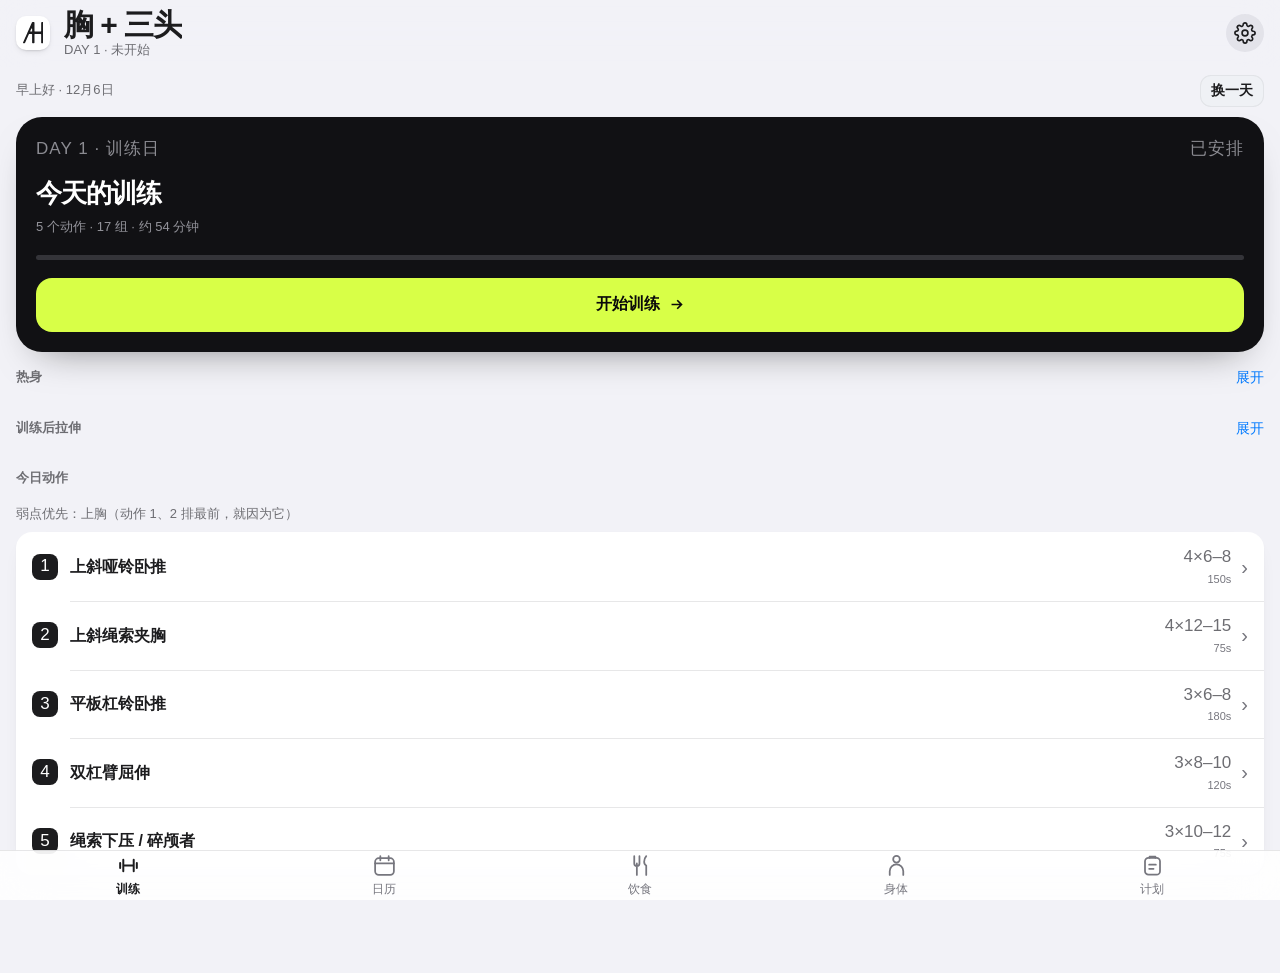
==== commit 978522ea: "Add files via upload" ====
--- a/index.html
+++ b/index.html
@@ -52,14 +52,24 @@
   <div class="hdr-in">
     <div class="hdr-l">
       <span class="brand" aria-hidden="true"><svg viewBox="0 0 628 659"><use href="#ahMark" xlink:href="#ahMark"/></svg></span>
-      <h1 id="hdrTitle">训练</h1>
-      <div class="hdr-sub" id="hdrSub"></div>
+      <div class="hdr-titles">
+        <h1 id="hdrTitle">训练</h1>
+        <div class="hdr-sub" id="hdrSub"></div>
+      </div>
     </div>
     <button class="hdr-btn" id="btnGear" aria-label="设置">
-      <svg viewBox="0 0 24 24" width="22" height="22" fill="none" stroke="currentColor" stroke-width="1.8">
-        <circle cx="12" cy="12" r="3.2"/>
-        <path d="M19.4 15a1.65 1.65 0 0 0 .33 1.82l.06.06a2 2 0 1 1-2.83 2.83l-.06-.06a1.65 1.65 0 0 0-1.82-.33 1.65 1.65 0 0 0-1 1.51V21a2 2 0 1 1-4 0v-.09A1.65 1.65 0 0 0 9 19.4a1.65 1.65 0 0 0-1.82.33l-.06.06a2 2 0 1 1-2.83-2.83l.06-.06A1.65 1.65 0 0 0 4.6 15a1.65 1.65 0 0 0-1.51-1H3a2 2 0 1 1 0-4h.09A1.65 1.65 0 0 0 4.6 9a1.65 1.65 0 0 0-.33-1.82l-.06-.06a2 2 0 1 1 2.83-2.83l.06.06A1.65 1.65 0 0 0 9 4.6a1.65 1.65 0 0 0 1-1.51V3a2 2 0 1 1 4 0v.09a1.65 1.65 0 0 0 1 1.51 1.65 1.65 0 0 0 1.82-.33l.06-.06a2 2 0 1 1 2.83 2.83l-.06.06A1.65 1.65 0 0 0 19.4 9v.09a1.65 1.65 0 0 0 1.51 1H21a2 2 0 1 1 0 4h-.09a1.65 1.65 0 0 0-1.51 1z"/>
-      </svg>
+      <span class="hdr-ic hdr-gear">
+        <svg viewBox="0 0 24 24" width="22" height="22" fill="none" stroke="currentColor" stroke-width="1.8">
+          <circle cx="12" cy="12" r="3.2"/>
+          <path d="M19.4 15a1.65 1.65 0 0 0 .33 1.82l.06.06a2 2 0 1 1-2.83 2.83l-.06-.06a1.65 1.65 0 0 0-1.82-.33 1.65 1.65 0 0 0-1 1.51V21a2 2 0 1 1-4 0v-.09A1.65 1.65 0 0 0 9 19.4a1.65 1.65 0 0 0-1.82.33l-.06.06a2 2 0 1 1-2.83-2.83l.06-.06A1.65 1.65 0 0 0 4.6 15a1.65 1.65 0 0 0-1.51-1H3a2 2 0 1 1 0-4h.09A1.65 1.65 0 0 0 4.6 9a1.65 1.65 0 0 0-.33-1.82l-.06-.06a2 2 0 1 1 2.83-2.83l.06.06A1.65 1.65 0 0 0 9 4.6a1.65 1.65 0 0 0 1-1.51V3a2 2 0 1 1 4 0v.09a1.65 1.65 0 0 0 1 1.51 1.65 1.65 0 0 0 1.82-.33l.06-.06a2 2 0 1 1 2.83 2.83l-.06.06A1.65 1.65 0 0 0 19.4 9v.09a1.65 1.65 0 0 0 1.51 1H21a2 2 0 1 1 0 4h-.09a1.65 1.65 0 0 0-1.51 1z"/>
+        </svg>
+      </span>
+      <span class="hdr-ic hdr-edit">
+        <svg viewBox="0 0 24 24" width="21" height="21" fill="none" stroke="currentColor" stroke-width="1.8" stroke-linecap="round" stroke-linejoin="round">
+          <path d="M4 20h4L19 9a2.5 2.5 0 0 0-3.5-3.5L4.5 16.5 4 20z"/>
+          <path d="M13.5 7.5l3.5 3.5"/>
+        </svg>
+      </span>
     </button>
   </div>
 </header>
--- a/style.css
+++ b/style.css
@@ -45,11 +45,13 @@
   --cal-today-bg:var(--accent);
   --cal-today-fg:var(--accent-fg);
   --focus-ring:#000000;
+  --done-tile-bg:#1C1C1E;
+  --done-tile-fg:#FFFFFF;
   --btn-pri-bg:#000000;
   --btn-pri-fg:#FFFFFF;
   --btn-pri-sh:0 6px 18px -8px rgba(0,0,0,.35);
   --sheet-bg:#F2F2F7;
-  --done-bg:#FBFEF7;
+  --done-bg:var(--card);
 
   /* 尺寸 */
   --r:16px;
@@ -75,6 +77,11 @@
   --m-leg:#3F6B4A;      --m-leg-t:#E6F0E8;
   --m-glute:#7A4A5A;    --m-glute-t:#F2E6EA;
   --m-core:#6B5A45;     --m-core-t:#EFEAE3;
+
+  /* 计划页分组竖条的中间调（低饱和，小面积） */
+  --mb-chest:#D2B9B2; --mb-back:#BCC9DB; --mb-shoulder:#D4CDB2;
+  --mb-tri:#B9D0C2; --mb-bi:#CDBBDD; --mb-leg:#B9D0C2;
+  --mb-glute:#D8C3B4; --mb-core:#D4CDB2;
 }
 
 /* 深色 —— 训练 / 夜间共用。白卡换成 #1C1C1E，荧光保留为唯一动作信号，
@@ -111,11 +118,13 @@
   --cal-today-bg:var(--blue);
   --cal-today-fg:#FFFFFF;
   --focus-ring:#FFFFFF;
+  --done-tile-bg:#3A3A3C;
+  --done-tile-fg:#FFFFFF;
   --btn-pri-bg:var(--accent);
   --btn-pri-fg:#000000;
   --btn-pri-sh:0 6px 18px -8px rgba(216,255,71,.36);
   --sheet-bg:#1C1C1E;
-  --done-bg:rgba(216,255,71,.05);
+  --done-bg:var(--card);
 
   --sh-1:0 1px 2px rgba(0,0,0,.30), 0 8px 24px -14px rgba(0,0,0,.50);
   --sh-2:0 2px 6px rgba(0,0,0,.40), 0 18px 44px -20px rgba(0,0,0,.65);
@@ -129,9 +138,14 @@
   --m-leg:#A6CDB2;      --m-leg-t:rgba(166,205,178,.16);
   --m-glute:#D8AEBC;    --m-glute-t:rgba(216,174,188,.16);
   --m-core:#CBB89A;     --m-core-t:rgba(203,184,154,.16);
+
+  --mb-chest:#6E5B58; --mb-back:#59656F; --mb-shoulder:#6C685C;
+  --mb-tri:#5A6A63; --mb-bi:#665F70; --mb-leg:#5A6A63;
+  --mb-glute:#6E5B58; --mb-core:#6C685C;
 }
 
 *{box-sizing:border-box; -webkit-tap-highlight-color:transparent}
+[data-longpress]{-webkit-user-select:none; user-select:none; -webkit-touch-callout:none}
 /* hidden 属性必须能压过下面的 display:flex —— 否则弹层/灯箱会一直盖在屏幕上 */
 [hidden]{display:none !important}
 /* touch-action:manipulation = 只干掉「双击缩放」，单指滚动照常。
@@ -168,19 +182,22 @@
 html[data-theme="dark"] #hdr{background:rgba(0,0,0,.74)}
 html[data-theme="dark"] #hdr.scrolled{background:rgba(0,0,0,.90)}
 .hdr-in{
-  height:var(--hdrh); display:flex; align-items:center; gap:10px;
-  padding:0 var(--gap);
-}
-.hdr-l{flex:1; min-width:0; display:flex; align-items:baseline; gap:8px}
+  min-height:var(--hdrh); display:flex; align-items:center; gap:10px;
+  padding:6px var(--gap);
+}
+#hdr:not(.scrolled) .hdr-in{min-height:64px; padding:8px var(--gap)}
+.hdr-l{flex:1; min-width:0; display:flex; align-items:center; gap:10px}
+.hdr-titles{min-width:0; display:flex; flex-direction:column; justify-content:center; gap:1px}
 #hdrTitle{
-  font-size:17px; font-weight:650; letter-spacing:-.2px;
+  font-size:17px; font-weight:650; letter-spacing:-.2px; line-height:1.15;
   transition:font-size .18s ease;
   white-space:nowrap; overflow:hidden; text-overflow:ellipsis;
 }
-#hdr:not(.scrolled) #hdrTitle{font-size:32px; font-weight:700; letter-spacing:-1.1px}
+#hdr:not(.scrolled) #hdrTitle{font-size:30px; font-weight:700; letter-spacing:-1px; line-height:1.1}
 .hdr-sub{
-  font-size:13px; color:var(--tx2); white-space:nowrap;
-  opacity:0; transition:opacity .18s;
+  font-size:13px; color:var(--tx2); line-height:1.2;
+  white-space:nowrap; overflow:hidden; text-overflow:ellipsis;
+  opacity:1; transition:opacity .18s;
 }
 #hdr.scrolled .hdr-sub{opacity:1}
 
@@ -210,17 +227,22 @@
 .hdr-btn{
   width:38px; height:38px; border-radius:50%; flex:none;
   display:flex; align-items:center; justify-content:center;
-  color:var(--tx); background:transparent;
+  color:var(--tx); background:var(--fill);
   transition:background .15s, transform .12s, color .3s ease;
 }
-.hdr-btn:active{background:var(--fill); transform:scale(.94)}
+.hdr-btn:active{background:var(--card3); transform:scale(.94)}
+.hdr-ic{display:flex; align-items:center; justify-content:center}
+.hdr-ic svg{display:block}
+.hdr-edit{display:none}
+#hdr.plan-mode .hdr-gear{display:none}
+#hdr.plan-mode .hdr-edit{display:flex}
 
 /* ---------------- 主视图 ---------------- */
 #view{padding:8px 0 0}
 .pad{padding:0 var(--gap)}
 .sec{margin-bottom:24px}
 .sec-t{
-  font-size:14px; font-weight:600; color:var(--tx2);
+  font-size:13px; font-weight:600; color:var(--tx2);
   padding:0 var(--gap) 8px;
 }
 .sec-t .r{float:right; color:var(--blue); font-weight:500; font-size:13.5px}
@@ -296,13 +318,13 @@
   margin-top:1px;
   transition:background .3s ease, color .3s ease;
 }
-.ex.done .ex-i{background:var(--accent); color:var(--accent-fg); box-shadow:0 2px 6px -1px rgba(216,255,71,.45)}
+.ex.done .ex-i{background:var(--done-tile-bg); color:var(--done-tile-fg); box-shadow:none}
 .ex-nm{flex:1; min-width:0; font-size:17px; font-weight:650; letter-spacing:-.25px; line-height:1.3}
 .ex-nm .pr{
   display:inline-block; vertical-align:2px; margin-left:6px;
   font-size:10px; font-weight:700; letter-spacing:.3px;
-  color:var(--accent-fg); background:var(--accent); padding:1.5px 6px; border-radius:5px;
-  box-shadow:0 1px 4px -1px rgba(216,255,71,.5);
+  color:var(--accent); background:#1C1C1E; padding:1.5px 6px; border-radius:5px;
+  box-shadow:0 0 0 .5px rgba(216,255,71,.28);
 }
 .ex-set{
   flex:none; font-size:13px; font-weight:600; color:var(--blue);
@@ -347,7 +369,7 @@
 }
 .sn:active{transform:scale(.9)}
 .sn.warm{background:var(--orange-t); color:var(--orange-ink)}
-.sn.on{background:var(--accent); color:var(--accent-fg); box-shadow:0 2px 7px -1px rgba(216,255,71,.5)}
+.sn.on{background:var(--done-tile-bg); color:var(--done-tile-fg); box-shadow:none}
 /* 输入格：浅灰「凹槽」+ 内描边。底色要够深才看得出是个输入框 */
 .cell{
   width:100%; height:40px; border-radius:10px; text-align:center;
@@ -364,8 +386,8 @@
 }
 .cell::placeholder{color:var(--tx3); font-weight:400; font-size:13px}
 .cell.on{
-  background:var(--accent-soft); color:var(--tx);
-  box-shadow:inset 0 0 0 1px rgba(216,255,71,.42);
+  background:var(--card3); color:var(--tx);
+  box-shadow:inset 0 0 0 1px var(--field-line);
 }
 .cell.rir{font-size:14.5px}
 
@@ -398,6 +420,12 @@
 .qb-grid.g3{grid-template-columns:repeat(3,1fr)}
 .qb-grid .qb{width:auto; padding:0 4px; white-space:nowrap}
 
+/* 「输入今天的数值」弹层里的快捷加：默认收在弹层里，不占饮食页 */
+.quick-add{display:flex; align-items:center; gap:8px; padding:8px var(--gap) 0}
+.quick-add-l{flex:none; width:34px; font-size:12px; color:var(--tx3)}
+.quick-add-b{flex:1; min-width:0; display:flex; gap:6px}
+.quick-add-b .qb{flex:1; min-width:0; height:32px; padding:0 4px; font-size:12px; border-radius:9px}
+
 /* ---------------- 日历 ---------------- */
 .cal-hd{
   display:flex; align-items:center; justify-content:space-between;
@@ -533,8 +561,9 @@
   transition:background .3s ease;
 }
 .seg button{
-  flex:1; height:34px; border-radius:9px; font-size:13.5px; font-weight:600;
-  color:var(--tx2); transition:background .18s, color .18s, box-shadow .18s;
+  flex:1; min-width:0; height:34px; border-radius:9px; font-size:13.5px; font-weight:600;
+  color:var(--tx2); white-space:nowrap; overflow:hidden; text-overflow:ellipsis;
+  transition:background .18s, color .18s, box-shadow .18s;
 }
 .seg button.on{background:var(--card); color:var(--tx); box-shadow:0 1px 3px rgba(0,0,0,.12), 0 0 0 .5px rgba(0,0,0,.04)}
 html[data-theme="dark"] .seg button.on{background:#48484A; color:#fff; box-shadow:0 1px 3px rgba(0,0,0,.35)}
@@ -677,9 +706,9 @@
   animation:tin .22s ease;
 }
 @keyframes tin{from{opacity:0; transform:translate(-50%,8px)}to{opacity:1; transform:translate(-50%,0)}}
-.toast.pr{background:var(--accent); color:var(--accent-fg); font-weight:600}
+.toast.pr{background:#1C1C1E; color:var(--accent); font-weight:600; box-shadow:0 0 0 .5px rgba(216,255,71,.30), 0 6px 24px rgba(0,0,0,.35)}
 html[data-theme="dark"] .toast{background:rgba(250,250,252,.94); color:#1C1C1E}
-html[data-theme="dark"] .toast.pr{background:var(--accent); color:var(--accent-fg)}
+html[data-theme="dark"] .toast.pr{background:#1C1C1E; color:var(--accent)}
 html[data-theme="dark"] .rest-bar{box-shadow:0 8px 30px rgba(0,0,0,.6), 0 0 0 .5px rgba(255,255,255,.10)}
 
 /* ---------------- 图片查看 ---------------- */
@@ -882,7 +911,7 @@
 .train-topline .tt-date{font-variant-numeric:tabular-nums}
 .train-hero{
   margin:0 var(--gap) 16px; padding:20px;
-  background:#0A0A0A; color:#fff; border-radius:26px;
+  background:#111114; color:#fff; border-radius:26px;
   box-shadow:0 18px 40px -24px rgba(0,0,0,.55);
   position:relative; overflow:hidden;
 }
@@ -892,7 +921,7 @@
   font-variant-numeric:tabular-nums;
 }
 .train-hero h2{
-  font-size:28px; font-weight:700; letter-spacing:-.035em;
+  font-size:26px; font-weight:700; letter-spacing:-.035em;
   color:#fff; margin-top:14px;
 }
 .train-hero .th-meta{font-size:13px; color:rgba(235,235,245,.6); margin-top:5px}
@@ -943,6 +972,35 @@
 .tl-r{flex:none; text-align:right; font:600 13px var(--fm); color:var(--tx2); white-space:nowrap; font-variant-numeric:tabular-nums}
 .tl-r small{display:block; font-size:11px; color:var(--tx3); font-family:var(--f); margin-top:2px}
 .train-list .chev{flex:none; color:var(--tx3); font-size:20px; line-height:1; margin-left:-2px}
+
+/* 计划页：一天一张卡，卡头是动作表标题 + 预计时长 */
+.plan-card{margin:0 var(--gap); background:var(--card); border-radius:var(--r); box-shadow:var(--sh-1); overflow:hidden; transition:background .3s ease}
+.plan-h{display:flex; justify-content:space-between; align-items:baseline; gap:10px; padding:16px var(--gap) 12px}
+.plan-h b{font-size:18px; font-weight:700; letter-spacing:-.2px}
+.plan-h span{font:500 12.5px var(--fm); color:var(--tx3); white-space:nowrap; font-variant-numeric:tabular-nums}
+.plan-g{
+  position:relative; padding:8px var(--gap) 8px 20px;
+  font:600 12px var(--f); color:var(--tx3); letter-spacing:.02em;
+  border-top:.5px solid var(--line);
+}
+.plan-g:before{
+  content:""; position:absolute; left:3px; top:50%; transform:translateY(-50%);
+  width:3px; height:10px; border-radius:2px; background:var(--bar,var(--tx3));
+}
+.plan-row{display:flex; align-items:center; gap:12px; padding:11px var(--gap); position:relative}
+.plan-row + .plan-row::before{
+  content:""; position:absolute; left:54px; right:0; top:0; height:.5px; background:var(--line);
+}
+.plan-row:active{background:var(--line2)}
+.plan-n{
+  flex:none; width:26px; height:26px; border-radius:8px;
+  background:var(--card3); color:var(--tx2); display:grid; place-items:center;
+  font:600 11px var(--fm); font-variant-numeric:tabular-nums;
+}
+.plan-i{flex:1; min-width:0}
+.plan-i b{display:block; font-size:16px; font-weight:600; line-height:1.3; white-space:nowrap; overflow:hidden; text-overflow:ellipsis}
+.plan-i small{display:block; font-size:13px; color:var(--tx2); margin-top:3px; font-variant-numeric:tabular-nums}
+.plan-row .chev{flex:none; color:var(--tx3); font-size:19px; line-height:1}
 .train-toolbar{display:flex; gap:8px; padding:0 var(--gap) 12px}
 #trainListWrap{scroll-margin-top:70px}
 .tb-btn{
@@ -959,7 +1017,10 @@
   position:fixed; inset:0; z-index:150; display:flex; flex-direction:column;
   background:#000; color:#fff; overflow:hidden;
   padding:calc(var(--safe-t) + 6px) 0 calc(var(--safe-b) + 10px);
-}
+  opacity:0; transform:translateY(22px);
+  transition:opacity .24s ease, transform .34s cubic-bezier(.32,.72,0,1);
+}
+.focus-wrap.on{opacity:1; transform:none}
 .focus-wrap[hidden]{display:none !important}
 body.focusing{overflow:hidden}
 .focus-top{
@@ -1019,16 +1080,16 @@
 .focus-bars i.cur{background:#fff}
 .focus-progress-l{
   display:flex; justify-content:space-between; gap:8px; margin-top:10px;
-  font-size:11.5px; color:rgba(235,235,245,.42); font-variant-numeric:tabular-nums;
+  font-size:12px; color:rgba(235,235,245,.42); font-variant-numeric:tabular-nums;
 }
 .focus-progress-l b{color:rgba(235,235,245,.72); font-weight:500}
 .focus-spacer{
   flex:1; min-height:16px; padding:16px 20px; text-align:center;
   display:flex; align-items:center; justify-content:center;
 }
-.focus-next{font-size:11.5px; line-height:1.65; color:rgba(235,235,245,.38); font-variant-numeric:tabular-nums}
+.focus-next{font-size:12px; line-height:1.65; color:rgba(235,235,245,.38); font-variant-numeric:tabular-nums}
 .focus-next b{display:block; color:rgba(255,255,255,.72); font-size:14px; font-weight:600; margin-top:2px}
-.focus-next span{font:500 11.5px var(--fm)}
+.focus-next span{font:500 12px var(--fm)}
 .focus-dock{flex:none; padding:0 20px}
 .focus-dock-h{
   display:flex; justify-content:space-between; align-items:baseline; gap:8px;
@@ -1089,7 +1150,7 @@
 .rest-ring-wrap{position:relative; width:196px; height:196px; margin:18px auto 0; flex:none}
 .rest-ring-wrap svg{position:absolute; inset:0; transform:rotate(-90deg)}
 .rest-track{stroke:rgba(235,235,245,.14)}
-.rest-fill{stroke:var(--accent); transition:stroke-dashoffset 1s linear, stroke .3s}
+.rest-fill{stroke:#FFFFFF; transition:stroke-dashoffset 1s linear, stroke .3s}
 .rest-center{
   position:absolute; inset:0; display:flex; flex-direction:column;
   align-items:center; justify-content:center;
@@ -1176,9 +1237,9 @@
 }
 .done-mark{
   width:88px; height:88px; border-radius:50%;
-  background:var(--accent); color:var(--accent-fg);
+  background:#1C1C1E; color:var(--accent);
   display:grid; place-items:center; font-size:44px; font-weight:700;
-  box-shadow:0 16px 40px -16px rgba(216,255,71,.5);
+  box-shadow:0 0 0 1px rgba(216,255,71,.35), 0 16px 40px -16px rgba(0,0,0,.8);
 }
 .focus-done h2{font-size:30px; font-weight:700; letter-spacing:-.04em; color:#fff; margin-top:20px}
 .focus-done > p{font-size:14px; color:rgba(235,235,245,.62); margin-top:10px; line-height:1.7}
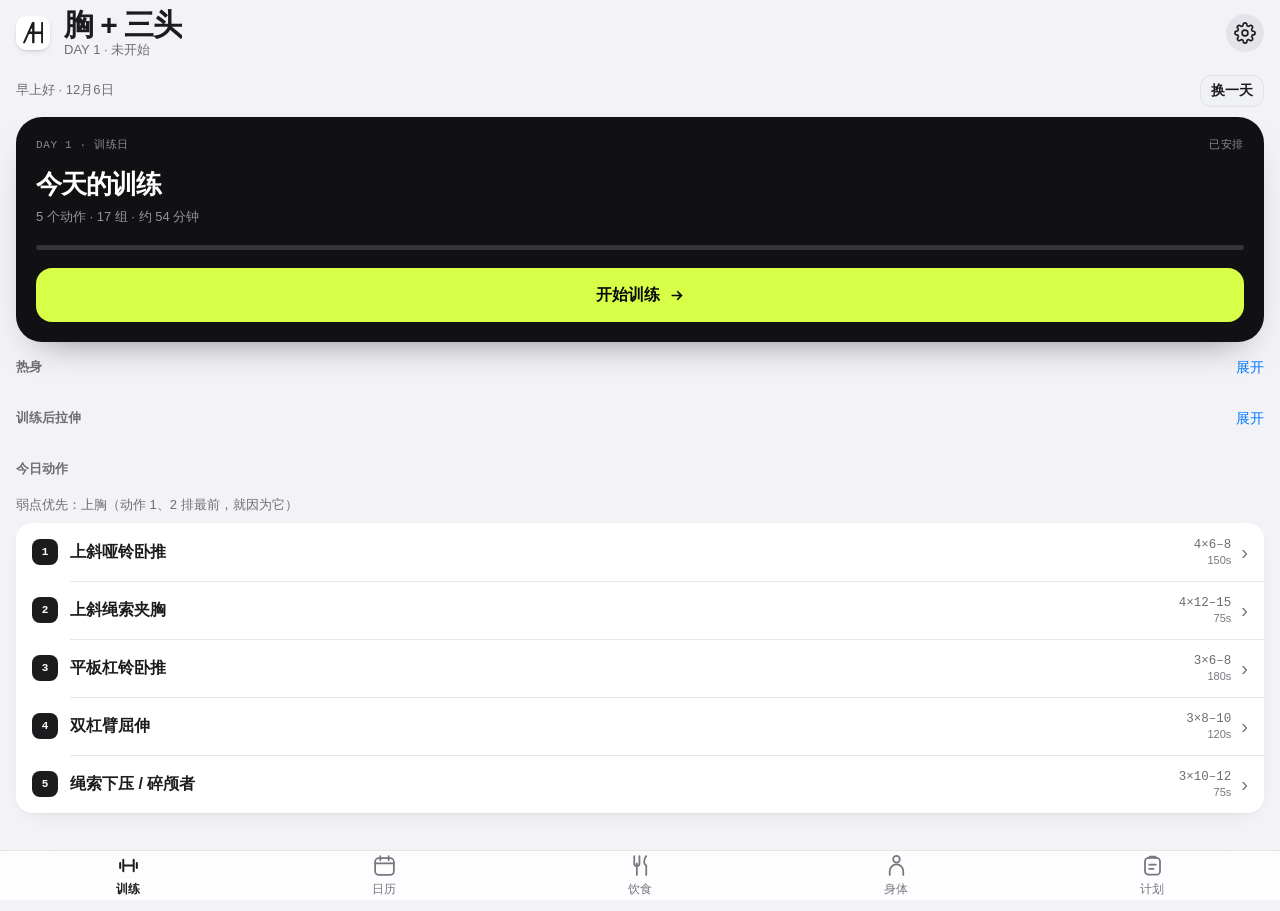
==== commit 5be4e392: "Add files via upload" ====
--- a/index.html
+++ b/index.html
@@ -33,7 +33,7 @@
 })();
 </script>
 
-<link rel="stylesheet" href="style.css">
+<link rel="stylesheet" href="style.css?v=19">
 </head>
 <body>
 
@@ -119,6 +119,6 @@
   <img id="lbImg" alt="">
 </div>
 
-<script src="app.js"></script>
+<script src="app.js?v=19"></script>
 </body>
 </html>
--- a/style.css
+++ b/style.css
@@ -38,6 +38,9 @@
   --field-bg:#EFF1F5;
   --field-line:rgba(17,17,20,.06);
 
+  --f:-apple-system,BlinkMacSystemFont,"SF Pro Text","SF Pro Display","PingFang SC","Noto Sans SC","Microsoft YaHei",sans-serif;
+  --fm:ui-monospace,"SF Mono","JetBrains Mono","Roboto Mono",Menlo,Consolas,monospace;
+
   /* 交互语义 */
   --ring-track:#E5E5EA;
   --cal-sel-bg:#000000;
@@ -327,9 +330,9 @@
   box-shadow:0 0 0 .5px rgba(216,255,71,.28);
 }
 .ex-set{
-  flex:none; font-size:13px; font-weight:600; color:var(--blue);
-  background:var(--blue-t); padding:3px 9px; border-radius:8px;
-  white-space:nowrap; font-variant-numeric:tabular-nums;
+  flex:none; font-family:var(--fm); font-size:12px; line-height:1.2; font-weight:500;
+  color:var(--tx2); background:transparent; padding:0; border-radius:0;
+  white-space:nowrap; font-variant-numeric:tabular-nums; letter-spacing:-.02em;
 }
 /* 动作要点：按「·」拆开，居中排一行。
    之前每点是带底色的方块，视觉太重把动作名都压住了，
@@ -420,18 +423,19 @@
 .qb-grid.g3{grid-template-columns:repeat(3,1fr)}
 .qb-grid .qb{width:auto; padding:0 4px; white-space:nowrap}
 
-/* 「输入今天的数值」弹层里的快捷加：默认收在弹层里，不占饮食页 */
-.quick-add{display:flex; align-items:center; gap:8px; padding:8px var(--gap) 0}
-.quick-add-l{flex:none; width:34px; font-size:12px; color:var(--tx3)}
-.quick-add-b{flex:1; min-width:0; display:flex; gap:6px}
-.quick-add-b .qb{flex:1; min-width:0; height:32px; padding:0 4px; font-size:12px; border-radius:9px}
-
 /* ---------------- 日历 ---------------- */
 .cal-hd{
   display:flex; align-items:center; justify-content:space-between;
   padding:4px var(--gap) 12px;
 }
-.cal-m{font-size:20px; font-weight:700; letter-spacing:-.4px}
+/* 年月标题 = 下拉按钮 */
+.cal-m{
+  display:inline-flex; align-items:center; gap:4px;
+  font-size:20px; font-weight:700; letter-spacing:-.4px; color:var(--tx);
+  padding:6px 8px 6px 0; margin-left:-4px; border-radius:10px;
+}
+.cal-m:active{opacity:.55}
+.cal-m svg{color:var(--tx3); margin-top:2px}
 .cal-nav{display:flex; gap:4px}
 .cal-nav button{
   width:34px; height:34px; border-radius:50%; color:var(--tx);
@@ -439,7 +443,19 @@
 }
 .cal-nav button:active{background:var(--fill)}
 .cal-nav button:disabled{color:var(--tx3)}
-.cal{background:var(--card); border-radius:var(--r); margin:0 var(--gap); padding:12px 6px 8px; box-shadow:var(--sh-1); transition:background .3s ease}
+.cal{
+  background:var(--card); border-radius:var(--r); margin:0 var(--gap);
+  padding:12px 0 8px; box-shadow:var(--sh-1);
+  transition:background .3s ease; overflow:hidden;
+}
+/* 三页横向排成一条轨道，实际只露出中间那一页 */
+.cal-track{
+  display:flex; width:300%;
+  transform:translateX(-33.3333%);
+  will-change:transform;
+  touch-action:pan-y;
+}
+.cal-page{flex:none; width:33.3333%; box-sizing:border-box; padding:0 6px}
 .cal-wk, .cal-grid{display:grid; grid-template-columns:repeat(7,1fr)}
 .cal-wk div{
   text-align:center; font-size:11px; font-weight:600; color:var(--tx3);
@@ -472,6 +488,36 @@
 .cal-d.workout{font-weight:600}
 /* 旧的 8px 部位文字标签已改用 4px 点，详情放到日期下方 */
 .cal-d .dtag{display:none}
+
+/* 点年月：标题下方浮出的小窗（下拉式），带缩放淡入 */
+.cal-pop-mask{position:fixed; inset:0; z-index:230}
+.cal-pop{
+  position:fixed; z-index:231; width:288px; max-width:calc(100vw - 24px);
+  background:var(--card); border-radius:18px; padding:10px 10px 12px;
+  box-shadow:0 20px 50px -14px rgba(0,0,0,.4), 0 0 0 .5px rgba(0,0,0,.07);
+  transform-origin:top center;
+  transform:scale(.92) translateY(-6px); opacity:0;
+  transition:transform .22s cubic-bezier(.32,.72,0,1), opacity .16s ease-out;
+}
+.cal-pop.on{transform:none; opacity:1}
+html[data-theme="dark"] .cal-pop{box-shadow:0 20px 50px -14px rgba(0,0,0,.7), 0 0 0 .5px rgba(255,255,255,.09)}
+.cal-pop-y{display:flex; align-items:center; justify-content:space-between; gap:10px; padding:0 0 9px}
+.cal-pop-y b{font:700 17px var(--fm); letter-spacing:-.02em; color:var(--tx)}
+.cal-pop-y button{
+  width:34px; height:34px; border-radius:50%; background:var(--fill); color:var(--tx);
+  font-size:19px; display:grid; place-items:center;
+}
+.cal-pop-y button:disabled{opacity:.28}
+.cal-pop-y button:not(:disabled):active{background:var(--card3)}
+.cal-pop-grid{display:grid; grid-template-columns:repeat(4,1fr); gap:6px}
+.cal-pop-grid button{
+  height:42px; border-radius:11px; background:var(--field-bg); color:var(--tx);
+  font-size:14px; font-weight:600; box-shadow:inset 0 0 0 1px var(--field-line);
+  transition:background .15s, color .15s, transform .12s;
+}
+.cal-pop-grid button:not(:disabled):active{transform:scale(.95)}
+.cal-pop-grid button.on{background:var(--tx); color:var(--card); box-shadow:none}
+.cal-pop-grid button:disabled{opacity:.3}
 
 /* 热力图 */
 .heat{padding:4px var(--gap) 8px}
@@ -522,6 +568,19 @@
 .ring .rv b{font-size:23px; font-weight:700; letter-spacing:-.6px; color:var(--tx)}
 .ring .rv s{text-decoration:none; font-size:11px; color:var(--tx2); margin-top:1px}
 
+/* 饮食双环：两张独立卡片，环下只留一行目标 + 余量 */
+.diet-rings{display:grid; grid-template-columns:1fr 1fr; gap:10px; margin:0 var(--gap) 14px}
+.diet-ring-card{
+  background:var(--card); border-radius:var(--r); box-shadow:var(--sh-1);
+  padding:16px 8px 14px; text-align:center; transition:background .3s ease;
+}
+.diet-ring-card .ring{margin:0 auto}
+.diet-ring-card .ring .rv b{font-size:30px}
+.diet-ring-label{
+  font-size:12.5px; color:var(--tx2); line-height:1.5;
+  margin-top:12px; min-height:38px; font-variant-numeric:tabular-nums;
+}
+
 /* ---------------- 照片 ---------------- */
 .ph-grid{display:grid; grid-template-columns:repeat(3,1fr); gap:8px; padding:0 var(--gap)}
 .ph{
@@ -567,6 +626,15 @@
 }
 .seg button.on{background:var(--card); color:var(--tx); box-shadow:0 1px 3px rgba(0,0,0,.12), 0 0 0 .5px rgba(0,0,0,.04)}
 html[data-theme="dark"] .seg button.on{background:#48484A; color:#fff; box-shadow:0 1px 3px rgba(0,0,0,.35)}
+
+/* 分段内容切换：淡出 → 换内容 → 淡入，高度也跟着走 */
+.seg-panel{
+  transition:opacity .16s ease, transform .22s cubic-bezier(.32,.72,0,1),
+             height .26s cubic-bezier(.32,.72,0,1);
+  will-change:opacity, transform;
+}
+.seg-panel.seg-leave{opacity:0; transform:translateY(3px)}
+.seg-panel.seg-enter{opacity:0; transform:translateY(6px); transition:none}
 
 /* ---------------- 底部弹层 ---------------- */
 .sheet-wrap{position:fixed; inset:0; z-index:200}
@@ -606,6 +674,50 @@
 .sheet-act{font-size:17px; color:var(--blue); padding:6px 2px}
 .sheet-act.strong{font-weight:700}
 .sheet-body{overflow-y:auto; -webkit-overflow-scrolling:touch; padding-bottom:20px}
+
+/* iOS 风格长按菜单 */
+.ctx-wrap{
+  position:fixed; inset:0; z-index:260;
+  background:rgba(0,0,0,.16);
+  -webkit-backdrop-filter:blur(10px); backdrop-filter:blur(10px);
+  opacity:0; transition:opacity .18s;
+}
+.ctx-wrap.on{opacity:1}
+.ctx-menu{
+  position:fixed; left:16px; width:calc(100vw - 32px); max-width:340px; z-index:262;
+  background:rgba(250,250,252,.94);
+  -webkit-backdrop-filter:blur(24px) saturate(180%); backdrop-filter:blur(24px) saturate(180%);
+  border-radius:18px; overflow:hidden;
+  box-shadow:0 20px 50px -20px rgba(0,0,0,.45), 0 0 0 .5px rgba(0,0,0,.08);
+  transform:scale(.94); opacity:0;
+  transition:transform .18s cubic-bezier(.32,.72,0,1), opacity .18s;
+}
+.ctx-wrap.on .ctx-menu{transform:none; opacity:1}
+.ctx-ghost{
+  position:fixed; z-index:261; pointer-events:none; overflow:hidden;
+  background:var(--card); border-radius:14px;
+  box-shadow:0 12px 30px -10px rgba(0,0,0,.30);
+}
+.ctx-head{padding:14px 16px 12px; border-bottom:.5px solid var(--line)}
+.ctx-name{font-size:18px; font-weight:700; letter-spacing:-.3px}
+.ctx-meta{font-size:12.5px; color:var(--tx2); margin-top:3px}
+.ctx-cue{
+  font-size:12.5px; color:var(--tx2); line-height:1.55; margin-top:8px;
+  display:-webkit-box; -webkit-line-clamp:3; -webkit-box-orient:vertical; overflow:hidden;
+}
+.ctx-item{
+  display:flex; align-items:center; gap:12px; width:100%; height:50px; padding:0 16px;
+  font-size:16px; color:var(--tx); text-align:left; border-top:.5px solid var(--line);
+}
+.ctx-item:first-of-type{border-top:none}
+.ctx-item:active{background:var(--line2)}
+.ctx-item .ci{flex:none; width:22px; height:22px; display:grid; place-items:center; color:var(--tx)}
+.ctx-item .ci svg{width:20px; height:20px; display:block}
+.ctx-item .chev{margin-left:auto; color:var(--tx3); font-size:18px}
+.ctx-item.danger{color:var(--red)}
+.ctx-item.danger .ci{color:var(--red)}
+html[data-theme="dark"] .ctx-wrap{background:rgba(0,0,0,.35)}
+html[data-theme="dark"] .ctx-menu{background:rgba(44,44,46,.94); box-shadow:0 20px 50px -20px rgba(0,0,0,.8), 0 0 0 .5px rgba(255,255,255,.10)}
 
 /* 设置里的外观选项 */
 .theme-opt .tick{
@@ -816,7 +928,10 @@
 .row .rl[data-mfe]:active{opacity:.55}
 
 /* 「常吃」网格：一格一道菜，点一下就进托盘 */
-.food-grid{display:grid; grid-template-columns:repeat(auto-fill,minmax(84px,1fr)); gap:8px}
+.food-grid{
+  display:grid; grid-template-columns:repeat(auto-fill,minmax(84px,1fr));
+  gap:8px; padding:0 var(--gap);
+}
 .food{
   display:block; width:100%; border:0; cursor:pointer;
   background:var(--card); color:var(--tx); box-shadow:var(--sh-1);
@@ -866,6 +981,112 @@
   width:22px; height:22px; border-radius:7px; font-size:11px; font-weight:700;
   background:var(--blue-t); color:var(--blue);
 }
+
+/* 「输入今天的数值」入口：整行按钮 + 图标，不再缩在右上角 */
+.entry-link{
+  display:flex; align-items:center; gap:12px;
+  width:calc(100% - var(--gap) * 2); margin:0 var(--gap);
+  padding:12px 14px; border-radius:16px; text-align:left;
+  background:var(--card); color:var(--tx); box-shadow:var(--sh-1);
+  transition:transform .12s, background .3s ease;
+}
+.entry-link:active{transform:scale(.985)}
+.entry-ic{
+  flex:none; width:40px; height:40px; border-radius:12px;
+  background:var(--blue-t); color:var(--blue);
+  display:grid; place-items:center;
+}
+.entry-ic svg{width:21px; height:21px}
+.entry-tx{flex:1; min-width:0}
+.entry-tx b{display:block; font-size:15.5px; font-weight:650; letter-spacing:-.2px}
+.entry-tx s{display:block; text-decoration:none; font-size:12.5px; color:var(--tx2); margin-top:2px}
+.entry-link .chev{flex:none; color:var(--tx3)}
+
+/* 常吃的空状态 */
+.food-empty{
+  margin:0 var(--gap); padding:16px 14px; border-radius:14px;
+  border:1px dashed var(--field-line); text-align:center;
+  font-size:12.5px; color:var(--tx3); line-height:1.6;
+}
+.food-empty b{display:block; color:var(--tx2); font-size:13.5px; margin-bottom:2px}
+.sec-t .sec-sub{font-weight:400; color:var(--tx3); font-size:11.5px; margin-left:5px}
+
+/* 分类胶囊：一次只显示一类，避免把整屏铺满 */
+.cat-chips{
+  display:flex; flex-wrap:nowrap; gap:6px;
+  padding:0 var(--gap) 10px;
+  overflow-x:auto; scrollbar-width:none; -webkit-overflow-scrolling:touch;
+}
+.cat-chips::-webkit-scrollbar{display:none}
+.cat-chip{
+  flex:none; height:30px; padding:0 12px; border-radius:100px;
+  background:var(--card3); color:var(--tx2);
+  font-size:12.5px; font-weight:600;
+  transition:background .15s, color .15s;
+}
+.cat-chip.on{background:var(--tx); color:var(--card)}
+.cat-chip:active{opacity:.7}
+
+/* ============================================================
+   输入饮食数值：大号数字卡片
+   ============================================================ */
+.num-card{
+  background:var(--card); border-radius:16px; margin:0 var(--gap) 10px;
+  padding:14px var(--gap); box-shadow:var(--sh-1);
+  transition:background .3s ease;
+}
+.num-row{display:flex; align-items:center; gap:11px}
+.num-ic{
+  flex:none; width:40px; height:40px; border-radius:12px;
+  background:var(--blue-t); color:var(--blue);
+  display:grid; place-items:center;
+}
+.num-ic.kcal{background:var(--orange-t); color:var(--orange-ink)}
+html[data-theme="dark"] .num-ic.kcal{color:var(--orange)}
+.num-ic svg{width:21px; height:21px}
+.num-lb{flex:1; min-width:0}
+.num-lb b{display:block; font-size:15px; font-weight:600}
+.num-lb s{display:block; text-decoration:none; font-size:12px; color:var(--tx2); margin-top:2px; line-height:1.3}
+.num-inp{
+  flex:none; width:96px; padding:0; text-align:right;
+  border:none; background:transparent; border-radius:0;
+  font:700 30px/1.1 var(--fm); letter-spacing:-.04em; color:var(--tx);
+  font-variant-numeric:tabular-nums; -webkit-appearance:none; appearance:none;
+}
+.num-inp:focus{outline:none; color:var(--blue)}
+.num-inp::placeholder{color:var(--tx3); font-weight:600}
+.num-unit{flex:none; width:30px; margin-left:-4px; font-size:12px; color:var(--tx3)}
+.num-quick{display:flex; gap:6px; margin-top:12px; padding-top:11px; border-top:.5px solid var(--line)}
+.num-quick .qb{
+  flex:1; min-width:0; height:34px; padding:0 4px;
+  font-size:12.5px; border-radius:10px; background:var(--field-bg);
+}
+.num-prev{
+  margin:2px var(--gap) 0; padding:12px var(--gap);
+  background:var(--card); border-radius:16px; box-shadow:var(--sh-1);
+  font-size:13.5px; color:var(--tx2); transition:background .3s ease;
+}
+.np-row{
+  display:flex; justify-content:space-between; align-items:baseline; gap:12px;
+  padding:3px 0; font-variant-numeric:tabular-nums;
+}
+.np-row b{color:var(--tx); font-weight:600}
+.np-row.sum{margin-top:5px; padding-top:7px; border-top:.5px solid var(--line)}
+.np-row.sum b{font-size:16px; font-weight:700}
+
+/* ============================================================
+   设置 → 目标（单独一层）
+   ============================================================ */
+.goal-sum{display:flex; gap:10px; margin:0 var(--gap)}
+.gs-item{
+  flex:1; background:var(--card); border-radius:var(--r);
+  padding:16px 10px 14px; text-align:center; box-shadow:var(--sh-1);
+}
+.gs-item b{
+  display:block; font:700 28px/1.15 var(--fm); letter-spacing:-.05em;
+  color:var(--tx); font-variant-numeric:tabular-nums;
+}
+.gs-item span{display:block; margin-top:4px; font-size:12px; color:var(--tx2)}
 
 /* ============================================================
    饮食页底部的「每天怎么吃」速查卡
@@ -969,7 +1190,7 @@
 .tl-i{flex:1; min-width:0}
 .tl-i b{display:block; font-size:16px; font-weight:600; white-space:nowrap; overflow:hidden; text-overflow:ellipsis}
 .tl-i small{display:block; font-size:12px; color:var(--tx2); margin-top:2px}
-.tl-r{flex:none; text-align:right; font:600 13px var(--fm); color:var(--tx2); white-space:nowrap; font-variant-numeric:tabular-nums}
+.tl-r{flex:none; text-align:right; font:500 12.5px var(--fm); color:var(--tx2); white-space:nowrap; font-variant-numeric:tabular-nums}
 .tl-r small{display:block; font-size:11px; color:var(--tx3); font-family:var(--f); margin-top:2px}
 .train-list .chev{flex:none; color:var(--tx3); font-size:20px; line-height:1; margin-left:-2px}
 
@@ -998,8 +1219,8 @@
   font:600 11px var(--fm); font-variant-numeric:tabular-nums;
 }
 .plan-i{flex:1; min-width:0}
-.plan-i b{display:block; font-size:16px; font-weight:600; line-height:1.3; white-space:nowrap; overflow:hidden; text-overflow:ellipsis}
-.plan-i small{display:block; font-size:13px; color:var(--tx2); margin-top:3px; font-variant-numeric:tabular-nums}
+.plan-i b{display:block; font-size:15px; font-weight:600; line-height:1.3; white-space:nowrap; overflow:hidden; text-overflow:ellipsis}
+.plan-i small{display:block; font-size:12.5px; color:var(--tx2); margin-top:3px; font-variant-numeric:tabular-nums}
 .plan-row .chev{flex:none; color:var(--tx3); font-size:19px; line-height:1}
 .train-toolbar{display:flex; gap:8px; padding:0 var(--gap) 12px}
 #trainListWrap{scroll-margin-top:70px}
@@ -1017,10 +1238,26 @@
   position:fixed; inset:0; z-index:150; display:flex; flex-direction:column;
   background:#000; color:#fff; overflow:hidden;
   padding:calc(var(--safe-t) + 6px) 0 calc(var(--safe-b) + 10px);
-  opacity:0; transform:translateY(22px);
-  transition:opacity .24s ease, transform .34s cubic-bezier(.32,.72,0,1);
-}
-.focus-wrap.on{opacity:1; transform:none}
+  opacity:0; transform:scale(.78);
+  transform-origin:50% 42%;
+  border-radius:34px;
+  box-shadow:0 30px 80px -24px rgba(0,0,0,.55);
+  transition:opacity .18s ease-out,
+             transform .5s cubic-bezier(.22,1,.36,1),
+             border-radius .5s cubic-bezier(.22,1,.36,1);
+  will-change:transform, opacity;
+  -webkit-backface-visibility:hidden; backface-visibility:hidden;
+}
+.focus-wrap.on{opacity:1; transform:scale(1); border-radius:0}
+/* 退出：先稳稳缩回主卡（保持不透明），最后 0.2 秒才淡出，
+   这样看到的是「App 缩回图标」，而不是整屏直接消失。 */
+.focus-wrap.closing{
+  transition:transform .46s cubic-bezier(.32,.72,0,1),
+             border-radius .46s cubic-bezier(.32,.72,0,1),
+             opacity .18s ease-in .32s;
+}
+/* 进入前摆起始位置 / 切标签时收起，都不要过渡 */
+.focus-wrap.instant{transition:none !important}
 .focus-wrap[hidden]{display:none !important}
 body.focusing{overflow:hidden}
 .focus-top{
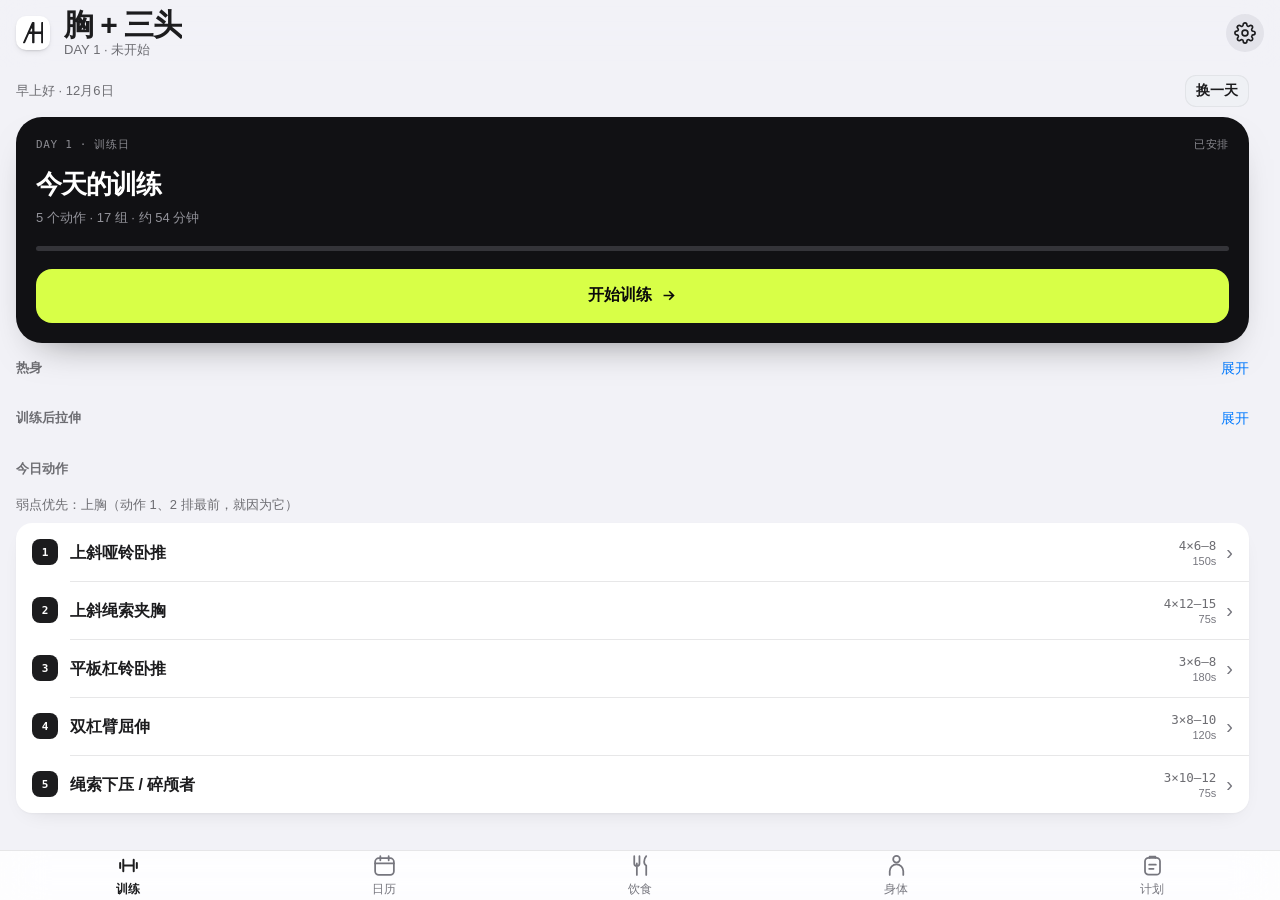
==== commit a8da8516: "Add files via upload" ====
--- a/index.html
+++ b/index.html
@@ -33,7 +33,7 @@
 })();
 </script>
 
-<link rel="stylesheet" href="style.css?v=19">
+<link rel="stylesheet" href="style.css?v=21">
 </head>
 <body>
 
@@ -119,6 +119,6 @@
   <img id="lbImg" alt="">
 </div>
 
-<script src="app.js?v=19"></script>
+<script src="app.js?v=21"></script>
 </body>
 </html>
--- a/style.css
+++ b/style.css
@@ -64,7 +64,7 @@
 
   --safe-t:env(safe-area-inset-top,0px);
   --safe-b:env(safe-area-inset-bottom,0px);
-  --hdrh:52px;
+  --hdrh:66px;
 
   /* 阴影 —— 很轻，只负责把白卡从灰底上抬起来 */
   --sh-1:0 1px 2px rgba(0,0,0,.03), 0 8px 24px -14px rgba(0,0,0,.16);
@@ -153,19 +153,22 @@
 [hidden]{display:none !important}
 /* touch-action:manipulation = 只干掉「双击缩放」，单指滚动照常。
    这里千万不能写 none —— 那会把页面滚动一起杀掉。 */
-html{-webkit-text-size-adjust:100%; background:var(--bg); touch-action:manipulation; color-scheme:light}
+/* 固定外壳：页面本身不再滚动，只有 #view 这块内容区滚动。
+   这样短页面（比如休息日）向下滑时，顶栏和底栏不会跟着整页回弹。 */
+html{-webkit-text-size-adjust:100%; background:var(--bg); touch-action:manipulation;
+  height:100%; overflow:hidden; overscroll-behavior:none; color-scheme:light}
 html[data-theme="dark"]{color-scheme:dark}
 body{
   margin:0; background:var(--bg); color:var(--tx); touch-action:manipulation;
   font:17px/1.45 -apple-system,BlinkMacSystemFont,"SF Pro Text","PingFang SC","Helvetica Neue","Microsoft YaHei",sans-serif;
   -webkit-font-smoothing:antialiased; -moz-osx-font-smoothing:grayscale;
   text-rendering:optimizeLegibility;
-  padding-bottom:calc(var(--tabh) + var(--safe-b) + 24px);
-  overscroll-behavior-y:none;
-  transition:padding-bottom .2s, background-color .3s ease, color .3s ease;
+  height:100%; overflow:hidden; display:flex; flex-direction:column;
+  padding-bottom:0; overscroll-behavior:none;
+  transition:background-color .3s ease, color .3s ease;
 }
 /* 休息倒计时浮起来的时候，再让出它的高度，最后一组别被盖住 */
-body.resting{padding-bottom:calc(var(--tabh) + var(--safe-b) + 78px)}
+body.resting #view{padding-bottom:calc(var(--tabh) + var(--safe-b) + 78px)}
 button,input,select,textarea{font-family:inherit; font-size:inherit; color:inherit}
 button{border:none; background:none; padding:0; cursor:pointer}
 a{color:var(--blue); text-decoration:none}
@@ -173,7 +176,7 @@
 
 /* ---------------- 顶栏 ---------------- */
 #hdr{
-  position:sticky; top:0; z-index:60;
+  position:sticky; top:0; z-index:60; flex:none;
   padding-top:var(--safe-t);
   background:rgba(242,242,247,.80);
   -webkit-backdrop-filter:saturate(180%) blur(20px);
@@ -184,11 +187,13 @@
 #hdr.scrolled{border-bottom-color:var(--line); background:rgba(242,242,247,.94)}
 html[data-theme="dark"] #hdr{background:rgba(0,0,0,.74)}
 html[data-theme="dark"] #hdr.scrolled{background:rgba(0,0,0,.90)}
+/* 顶栏高度固定：滚动时只缩小标题和品牌，不再改变顶栏占位，
+   避免短页面（比如休息日）一滑就整页上下跳 / 来回弹。 */
 .hdr-in{
-  min-height:var(--hdrh); display:flex; align-items:center; gap:10px;
-  padding:6px var(--gap);
-}
-#hdr:not(.scrolled) .hdr-in{min-height:64px; padding:8px var(--gap)}
+  height:var(--hdrh); min-height:var(--hdrh);
+  display:flex; align-items:center; gap:10px;
+  padding:8px var(--gap);
+}
 .hdr-l{flex:1; min-width:0; display:flex; align-items:center; gap:10px}
 .hdr-titles{min-width:0; display:flex; flex-direction:column; justify-content:center; gap:1px}
 #hdrTitle{
@@ -241,7 +246,32 @@
 #hdr.plan-mode .hdr-edit{display:flex}
 
 /* ---------------- 主视图 ---------------- */
-#view{padding:8px 0 0}
+#view{
+  flex:1 1 auto; min-height:0;
+  overflow-x:hidden; overflow-y:auto;
+  -webkit-overflow-scrolling:touch;
+  overscroll-behavior-y:contain;
+  scrollbar-gutter:stable;
+  padding:8px 0 calc(var(--tabh) + var(--safe-b) + 24px);
+  outline:none;
+}
+#view.no-scroll{overflow-y:hidden}
+/* 标签页切换：新页面按标签顺序的方向轻轻滑入 + 淡入。
+   只动 opacity / transform，长列表也走合成层。 */
+.view-inner{
+  transition:opacity .26s cubic-bezier(.32,.72,0,1),
+             transform .3s cubic-bezier(.32,.72,0,1);
+}
+.view-inner.view-enter{
+  opacity:.35;
+  transform:translateX(calc(var(--tab-dir, 1) * 18px));
+  transition:none;
+}
+#hdrTitle.hdr-swap{animation:hdr-swap .3s cubic-bezier(.32,.72,0,1)}
+@keyframes hdr-swap{
+  from{opacity:.35; transform:translateY(4px)}
+  to{opacity:1; transform:none}
+}
 .pad{padding:0 var(--gap)}
 .sec{margin-bottom:24px}
 .sec-t{
@@ -486,8 +516,19 @@
 }
 .cal-d.sel .cdot{display:none}
 .cal-d.workout{font-weight:600}
+.cal-d:active{transform:scale(.92)}
 /* 旧的 8px 部位文字标签已改用 4px 点，详情放到日期下方 */
 .cal-d .dtag{display:none}
+
+/* 点日期后，下方详情轻轻滑入 */
+.day-detail-wrap{
+  transition:opacity .2s ease, transform .24s cubic-bezier(.32,.72,0,1);
+}
+.day-detail-wrap.detail-enter{
+  opacity:.2;
+  transform:translateY(6px);
+  transition:none;
+}
 
 /* 点年月：标题下方浮出的小窗（下拉式），带缩放淡入 */
 .cal-pop-mask{position:fixed; inset:0; z-index:230}
@@ -560,7 +601,11 @@
 .ring{position:relative; width:104px; height:104px}
 .ring svg{transform:rotate(-90deg)}
 .ring-track{stroke:var(--ring-track)}
-.ring-fill{transition:stroke .3s ease}
+/* 圆弧本身做伸缩过渡：两个圈的百分比变化时，彩色部分在圈内平滑变长 / 变短 */
+.ring-fill{
+  transition:stroke .3s ease,
+             stroke-dashoffset .55s cubic-bezier(.32,.72,0,1);
+}
 .ring .rv{
   position:absolute; inset:0; display:flex; flex-direction:column;
   align-items:center; justify-content:center;
@@ -622,8 +667,9 @@
 .seg button{
   flex:1; min-width:0; height:34px; border-radius:9px; font-size:13.5px; font-weight:600;
   color:var(--tx2); white-space:nowrap; overflow:hidden; text-overflow:ellipsis;
-  transition:background .18s, color .18s, box-shadow .18s;
-}
+  transition:background .18s, color .18s, box-shadow .18s, transform .12s;
+}
+.seg button:active{transform:scale(.97)}
 .seg button.on{background:var(--card); color:var(--tx); box-shadow:0 1px 3px rgba(0,0,0,.12), 0 0 0 .5px rgba(0,0,0,.04)}
 html[data-theme="dark"] .seg button.on{background:#48484A; color:#fff; box-shadow:0 1px 3px rgba(0,0,0,.35)}
 
@@ -631,7 +677,6 @@
 .seg-panel{
   transition:opacity .16s ease, transform .22s cubic-bezier(.32,.72,0,1),
              height .26s cubic-bezier(.32,.72,0,1);
-  will-change:opacity, transform;
 }
 .seg-panel.seg-leave{opacity:0; transform:translateY(3px)}
 .seg-panel.seg-enter{opacity:0; transform:translateY(6px); transition:none}
@@ -674,6 +719,11 @@
 .sheet-act{font-size:17px; color:var(--blue); padding:6px 2px}
 .sheet-act.strong{font-weight:700}
 .sheet-body{overflow-y:auto; -webkit-overflow-scrolling:touch; padding-bottom:20px}
+.sheet-body.sheet-swap{animation:sheet-swap .22s cubic-bezier(.32,.72,0,1)}
+@keyframes sheet-swap{
+  from{opacity:.35; transform:translateY(5px)}
+  to{opacity:1; transform:none}
+}
 
 /* iOS 风格长按菜单 */
 .ctx-wrap{
@@ -787,6 +837,11 @@
   background:rgba(28,28,30,.94);
   -webkit-backdrop-filter:blur(20px); backdrop-filter:blur(20px);
   box-shadow:0 8px 30px rgba(0,0,0,.28);
+}
+.rest-bar:not([hidden]){animation:rest-in .26s cubic-bezier(.32,.72,0,1)}
+@keyframes rest-in{
+  from{opacity:0; transform:translateY(12px)}
+  to{opacity:1; transform:none}
 }
 .rest-fill{
   position:absolute; left:0; top:0; bottom:0; width:0;
@@ -827,6 +882,16 @@
 .lightbox{
   position:fixed; inset:0; z-index:400; background:#000;
   display:flex; align-items:center; justify-content:center;
+}
+.lightbox:not([hidden]){animation:lb-in .2s ease}
+@keyframes lb-in{
+  from{opacity:0}
+  to{opacity:1}
+}
+.lightbox img{animation:lb-zoom .24s cubic-bezier(.32,.72,0,1)}
+@keyframes lb-zoom{
+  from{opacity:.4; transform:scale(.97)}
+  to{opacity:1; transform:none}
 }
 .lightbox img{max-width:100%; max-height:100%; object-fit:contain}
 .lb-x{
@@ -1493,3 +1558,21 @@
   width:100%; height:50px; margin-top:10px; border-radius:14px;
   background:#2C2C2E; color:#fff; font-size:14px; font-weight:600;
 }
+
+/* 系统开启「减少动态效果」时，所有新增过渡都退化成直接切换 */
+@media (prefers-reduced-motion: reduce){
+  .view-inner,
+  .seg-panel,
+  .day-detail-wrap,
+  .ring-fill{transition:none}
+  .view-inner.view-enter,
+  .seg-panel.seg-enter,
+  .day-detail-wrap.detail-enter{opacity:1; transform:none}
+  #hdrTitle.hdr-swap,
+  .rest-bar:not([hidden]),
+  .lightbox:not([hidden]),
+  .lightbox img,
+  .sheet-body.sheet-swap{animation:none}
+  .seg button:active,
+  .cal-d:active{transform:none}
+}
